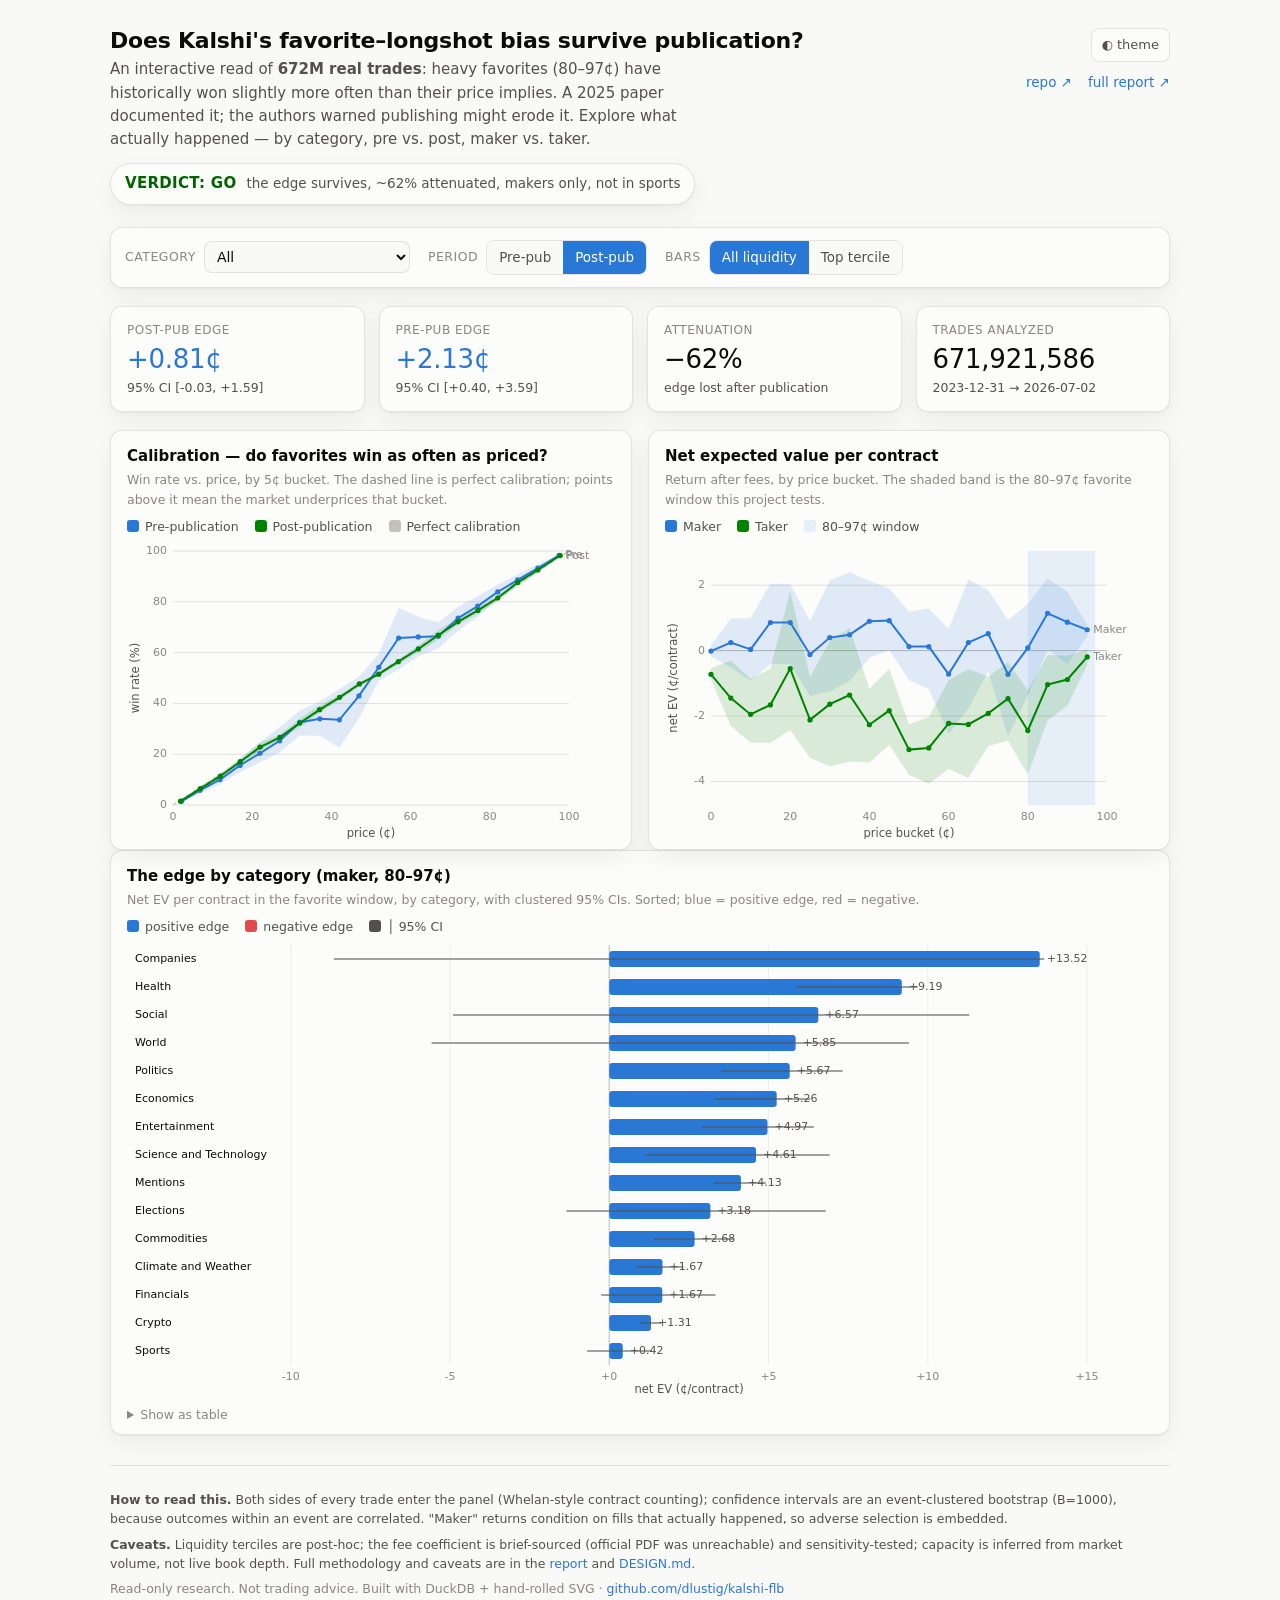
==== web/index.html @ b4205370 "feat: interactive dashboard + GitHub Pages deploy Self-contained hand-rolled-SVG dashboard exploring" ====
<!doctype html>
<html lang="en">
<head>
<meta charset="utf-8">
<meta name="viewport" content="width=device-width, initial-scale=1">
<title>Kalshi favorite–longshot bias — interactive results</title>
<meta name="description" content="Explore whether Kalshi's favorite–longshot bias survives publication, net of fees, across 672M trades — calibration, net returns, and the edge by category.">
<style>
  /* ---- dataviz reference palette, as roles (light default, dark overrides) ---- */
  :root {
    color-scheme: light;
    --plane:      #f9f9f7;
    --surface:    #fcfcfb;
    --ink:        #0b0b0b;
    --ink-2:      #52514e;
    --muted:      #898781;
    --grid:       #e1e0d9;
    --baseline:   #c3c2b7;
    --border:     rgba(11,11,11,0.10);
    --series-1:   #2a78d6;   /* pre / maker */
    --series-2:   #008300;   /* post / taker */
    --pos:        #2a78d6;   /* diverging: positive edge (cool) */
    --neg:        #e34948;   /* diverging: negative edge (warm) */
    --good:       #006300;
    --band:       rgba(42,120,214,0.10);
    --accent-soft:#eef4fc;
    --shadow:     0 1px 2px rgba(11,11,11,.04), 0 8px 24px rgba(11,11,11,.06);
  }
  :root[data-theme="dark"], :root:where(:not([data-theme="light"])) {
    /* media-query dark is applied below; this keeps the toggle authoritative */
  }
  @media (prefers-color-scheme: dark) {
    :root:where(:not([data-theme="light"])) {
      color-scheme: dark;
      --plane:#0d0d0d; --surface:#1a1a19; --ink:#fff; --ink-2:#c3c2b7;
      --muted:#898781; --grid:#2c2c2a; --baseline:#383835;
      --border:rgba(255,255,255,0.10);
      --series-1:#3987e5; --series-2:#008300; --pos:#3987e5; --neg:#e66767;
      --good:#0ca30c; --band:rgba(57,135,229,0.12);
      --accent-soft:#14243a; --shadow:0 1px 2px rgba(0,0,0,.3), 0 8px 24px rgba(0,0,0,.4);
    }
  }
  :root[data-theme="dark"] {
    color-scheme: dark;
    --plane:#0d0d0d; --surface:#1a1a19; --ink:#fff; --ink-2:#c3c2b7;
    --muted:#898781; --grid:#2c2c2a; --baseline:#383835;
    --border:rgba(255,255,255,0.10);
    --series-1:#3987e5; --series-2:#008300; --pos:#3987e5; --neg:#e66767;
    --good:#0ca30c; --band:rgba(57,135,229,0.12);
    --accent-soft:#14243a; --shadow:0 1px 2px rgba(0,0,0,.3), 0 8px 24px rgba(0,0,0,.4);
  }

  * { box-sizing: border-box; }
  html { -webkit-text-size-adjust: 100%; }
  :focus-visible { outline: 2px solid var(--series-1); outline-offset: 2px; border-radius: 6px; }
  @media (prefers-reduced-motion: reduce) { * { transition: none !important; } }
  body {
    margin: 0; background: var(--plane); color: var(--ink);
    font: 15px/1.55 system-ui, -apple-system, "Segoe UI", sans-serif;
  }
  a { color: var(--series-1); text-decoration: none; }
  a:hover { text-decoration: underline; }
  .wrap { max-width: 1100px; margin: 0 auto; padding: 28px 20px 64px; }

  /* header */
  header { display: flex; flex-wrap: wrap; gap: 16px 24px; align-items: flex-start;
           justify-content: space-between; margin-bottom: 6px; }
  h1 { font-size: 22px; line-height: 1.2; margin: 0 0 4px; letter-spacing: -0.01em; }
  .sub { color: var(--ink-2); max-width: 62ch; margin: 0; }
  .verdict { margin-top: 12px; display: inline-flex; align-items: baseline; gap: 10px;
             padding: 8px 14px; border: 1px solid var(--border); border-radius: 999px;
             background: var(--surface); box-shadow: var(--shadow); }
  .verdict b { color: var(--good); letter-spacing: .02em; }
  .verdict span { color: var(--ink-2); font-size: 13.5px; }
  .toplinks { font-size: 13.5px; color: var(--muted); display: flex; gap: 16px; }
  .btn { cursor: pointer; border: 1px solid var(--border); background: var(--surface);
         color: var(--ink-2); border-radius: 8px; padding: 6px 10px; font: inherit; font-size: 13px; }
  .btn:hover { color: var(--ink); }

  /* controls */
  .controls { display: flex; flex-wrap: wrap; gap: 14px 18px; align-items: center;
              margin: 22px 0 18px; padding: 12px 14px; border: 1px solid var(--border);
              border-radius: 12px; background: var(--surface); box-shadow: var(--shadow); }
  .ctl { display: flex; align-items: center; gap: 8px; }
  .ctl > label { font-size: 12.5px; color: var(--muted); text-transform: uppercase; letter-spacing: .04em; }
  select { font: inherit; font-size: 14px; color: var(--ink); background: var(--plane);
           border: 1px solid var(--border); border-radius: 8px; padding: 6px 8px; }
  .seg { display: inline-flex; border: 1px solid var(--border); border-radius: 8px; overflow: hidden; }
  .seg button { border: 0; background: var(--plane); color: var(--ink-2); font: inherit;
                font-size: 13.5px; padding: 6px 12px; cursor: pointer; }
  .seg button[aria-pressed="true"] { background: var(--series-1); color: #fff; }
  .spacer { flex: 1 1 auto; }

  /* kpi row */
  .kpis { display: grid; grid-template-columns: repeat(4, 1fr); gap: 14px; margin-bottom: 18px; }
  .kpi { border: 1px solid var(--border); border-radius: 12px; background: var(--surface);
         padding: 14px 16px; box-shadow: var(--shadow); }
  .kpi .k-label { font-size: 12px; color: var(--muted); text-transform: uppercase; letter-spacing: .04em; }
  .kpi .k-val { font-size: 26px; line-height: 1.1; margin-top: 6px; letter-spacing: -0.01em; }
  .kpi .k-sub { font-size: 12.5px; color: var(--ink-2); margin-top: 4px; }
  .pos { color: var(--pos); } .neg { color: var(--neg); }

  /* chart grid */
  .grid2 { display: grid; grid-template-columns: 1fr 1fr; gap: 16px; }
  .card { border: 1px solid var(--border); border-radius: 12px; background: var(--surface);
          padding: 14px 16px 10px; box-shadow: var(--shadow); min-width: 0; }
  .card.full { grid-column: 1 / -1; }
  .card h2 { font-size: 15px; margin: 0 0 2px; }
  .card .cap { font-size: 12.5px; color: var(--muted); margin: 0 0 8px; }
  .legend { display: flex; gap: 16px; flex-wrap: wrap; font-size: 12.5px; color: var(--ink-2); margin: 4px 0 2px; }
  .legend .sw { display: inline-block; width: 12px; height: 12px; border-radius: 3px; margin-right: 6px; vertical-align: -1px; }
  .chart-holder { position: relative; width: 100%; overflow-x: auto; }
  svg { display: block; width: 100%; height: auto; }
  svg text { fill: var(--muted); font: 11px system-ui, sans-serif; }
  .ax-title { fill: var(--ink-2); font-size: 11.5px; }
  .tick { stroke: var(--grid); stroke-width: 1; }
  .baseline { stroke: var(--baseline); stroke-width: 1; }
  .tabnum { font-variant-numeric: tabular-nums; }

  /* tooltip */
  .tip { position: absolute; pointer-events: none; opacity: 0; transform: translate(-50%, -108%);
         background: var(--ink); color: var(--surface); font-size: 12px; line-height: 1.35;
         padding: 6px 9px; border-radius: 7px; white-space: nowrap; z-index: 5; box-shadow: var(--shadow); }
  .tip b { color: var(--surface); }

  /* table view */
  details.tableview { margin-top: 10px; }
  details.tableview summary { cursor: pointer; font-size: 12.5px; color: var(--muted); }
  table { border-collapse: collapse; width: 100%; margin-top: 8px; font-size: 12.5px; }
  th, td { text-align: right; padding: 4px 8px; border-bottom: 1px solid var(--border); }
  th:first-child, td:first-child { text-align: left; }

  footer { margin-top: 30px; padding-top: 18px; border-top: 1px solid var(--border);
           font-size: 12.5px; color: var(--ink-2); }
  footer p { margin: 6px 0; }
  code { background: var(--accent-soft); padding: 1px 5px; border-radius: 5px; font-size: 12px; }

  @media (max-width: 760px) {
    .grid2 { grid-template-columns: 1fr; }
    .kpis { grid-template-columns: 1fr 1fr; }
  }
  .loading { padding: 40px; text-align: center; color: var(--muted); }
</style>
</head>
<body>
<div class="wrap">
  <header>
    <div>
      <h1>Does Kalshi's favorite–longshot bias survive publication?</h1>
      <p class="sub">An interactive read of <b>672M real trades</b>: heavy favorites
        (80–97¢) have historically won slightly more often than their price implies.
        A 2025 paper documented it; the authors warned publishing might erode it.
        Explore what actually happened — by category, pre vs. post, maker vs. taker.</p>
      <div class="verdict"><b>VERDICT: GO</b><span id="verdict-line">the edge survives, ~⅓ its former size, makers only, not in sports</span></div>
    </div>
    <div style="display:flex;flex-direction:column;gap:10px;align-items:flex-end">
      <button class="btn" id="theme" title="Toggle light/dark">◐ theme</button>
      <div class="toplinks">
        <a href="https://github.com/dlustig/kalshi-flb">repo ↗</a>
        <a href="https://github.com/dlustig/kalshi-flb/blob/main/analysis/out/report.md">full report ↗</a>
      </div>
    </div>
  </header>

  <div id="app" class="loading">Loading data…</div>
</div>

<script>
/* ============================================================================
   Kalshi FLB — interactive dashboard.  All rendering is hand-rolled SVG (no
   dependencies) so the page is self-contained: it runs as a static file, on
   GitHub Pages, or as a preview artifact. Data comes from an inlined
   `window.STATS` if present, otherwise from ./data/stats.json.
   ============================================================================ */
(async function () {
  const STATS = window.STATS || await (await fetch('./data/stats.json')).json();
  const app = document.getElementById('app');

  // ---- small helpers -------------------------------------------------------
  const css = (v) => getComputedStyle(document.documentElement).getPropertyValue(v).trim();
  const fmt = (x, d = 2) => (x == null || Number.isNaN(x)) ? '—' : x.toFixed(d);
  const signed = (x, d = 2) => (x == null) ? '—' : (x >= 0 ? '+' : '') + x.toFixed(d);
  const commas = (n) => n.toLocaleString('en-US');
  const el = (tag, attrs = {}, kids = []) => {
    const NS = 'http://www.w3.org/2000/svg';
    const svgTags = new Set(['svg','g','path','line','rect','circle','text','polyline','polygon']);
    const e = svgTags.has(tag) ? document.createElementNS(NS, tag) : document.createElement(tag);
    for (const [k, v] of Object.entries(attrs)) {
      if (k === 'text') e.textContent = v;
      else if (k === 'html') e.innerHTML = v;
      else if (v != null) e.setAttribute(k, v);
    }
    for (const c of [].concat(kids)) if (c) e.appendChild(c);
    return e;
  };

  // ---- state ---------------------------------------------------------------
  const state = {
    category: 'All',
    period: 'post',
    liquidity: 'all',   // 'all' | 'liquid' (top volume tercile)
  };

  // ---- layout scaffold -----------------------------------------------------
  app.className = '';
  app.innerHTML = '';

  const cats = ['All', ...STATS.meta.categories];
  const controls = el('div', { class: 'controls' });
  const catSel = el('select', { id: 'catSel', 'aria-label': 'Category' });
  cats.forEach(c => catSel.appendChild(el('option', { value: c, text: c })));
  const catCtl = el('div', { class: 'ctl' }, [el('label', { text: 'Category' }), catSel]);

  const perSeg = seg('Period', ['pre', 'post'], ['Pre-pub', 'Post-pub'], 'period');
  const liqSeg = seg('Bars', ['all', 'liquid'], ['All liquidity', 'Top tercile'], 'liquidity');

  controls.append(catCtl, perSeg.node, liqSeg.node);
  app.appendChild(controls);

  const kpis = el('div', { class: 'kpis' });
  app.appendChild(kpis);

  const grid = el('div', { class: 'grid2' });
  const calCard = card('Calibration — do favorites win as often as priced?',
    'Win rate vs. price, by 5¢ bucket. The dashed line is perfect calibration; points above it mean the market underprices that bucket.');
  const netCard = card('Net expected value per contract',
    'Return after fees, by price bucket. The shaded band is the 80–97¢ favorite window this project tests.');
  grid.append(calCard.node, netCard.node);
  app.appendChild(grid);

  const barCard = card('The edge by category (maker, 80–97¢)',
    'Net EV per contract in the favorite window, by category, with clustered 95% CIs. Sorted; blue = positive edge, red = negative.', true);
  app.appendChild(barCard.node);

  app.appendChild(footer());

  // ---- controls wiring -----------------------------------------------------
  catSel.value = state.category;
  catSel.addEventListener('change', () => { state.category = catSel.value; render(); });

  function seg(label, values, labels, key) {
    const node = el('div', { class: 'ctl' }, [el('label', { text: label })]);
    const box = el('div', { class: 'seg', role: 'group', 'aria-label': label });
    const btns = values.map((v, i) => {
      const b = el('button', { type: 'button', text: labels[i], 'aria-pressed': String(state[key] === v) });
      b.addEventListener('click', () => {
        state[key] = v;
        [...box.children].forEach((c, j) => c.setAttribute('aria-pressed', String(j === i)));
        render();
      });
      return b;
    });
    btns.forEach(b => box.appendChild(b));
    node.appendChild(box);
    return { node };
  }
  function card(title, cap, full) {
    const node = el('div', { class: 'card' + (full ? ' full' : '') });
    node.append(el('h2', { text: title }), el('p', { class: 'cap', text: cap }));
    const legend = el('div', { class: 'legend' });
    const holder = el('div', { class: 'chart-holder' });
    node.append(legend, holder);
    return { node, legend, holder };
  }

  // ---- KPI row -------------------------------------------------------------
  function renderKpis() {
    const k = STATS.kpi;
    kpis.innerHTML = '';
    const tiles = [
      ['Post-pub edge', signed(k.post.net_c) + '¢', `95% CI [${signed(k.post.ci_lo)}, ${signed(k.post.ci_hi)}]`, k.post.net_c >= 0 ? 'pos' : 'neg'],
      ['Pre-pub edge', signed(k.pre.net_c) + '¢', `95% CI [${signed(k.pre.ci_lo)}, ${signed(k.pre.ci_hi)}]`, k.pre.net_c >= 0 ? 'pos' : 'neg'],
      ['Attenuation', '−' + fmt(k.attenuation_pct, 0) + '%', 'edge lost after publication', ''],
      ['Trades analyzed', commas(STATS.meta.n_trades), `${STATS.meta.trade_span[0]} → ${STATS.meta.trade_span[1]}`, ''],
    ];
    for (const [lab, val, sub, cls] of tiles) {
      kpis.appendChild(el('div', { class: 'kpi' }, [
        el('div', { class: 'k-label', text: lab }),
        el('div', { class: 'k-val ' + cls + ' tabnum', text: val }),
        el('div', { class: 'k-sub', text: sub }),
      ]));
    }
  }

  // ============================ chart primitives ============================
  const PAD = { l: 46, r: 46, t: 12, b: 34 };
  function frame(holder, w, h) {
    holder.innerHTML = '';
    const svg = el('svg', { viewBox: `0 0 ${w} ${h}`, width: w, height: h, role: 'img' });
    holder.appendChild(svg);
    const tip = el('div', { class: 'tip' });
    holder.appendChild(tip);
    return { svg, tip };
  }
  const sx = (v, dom, w) => PAD.l + (v - dom[0]) / (dom[1] - dom[0]) * (w - PAD.l - PAD.r);
  const sy = (v, dom, h) => (h - PAD.b) - (v - dom[0]) / (dom[1] - dom[0]) * (h - PAD.t - PAD.b);

  function axes(svg, w, h, xdom, ydom, xlab, ylab, xticks, yticks) {
    // y gridlines + ticks
    yticks.forEach(t => {
      const y = sy(t, ydom, h);
      svg.appendChild(el('line', { class: 'tick', x1: PAD.l, y1: y, x2: w - PAD.r, y2: y }));
      svg.appendChild(el('text', { x: PAD.l - 6, y: y + 3, 'text-anchor': 'end', class: 'tabnum', text: t }));
    });
    xticks.forEach(t => {
      const x = sx(t, xdom, w);
      svg.appendChild(el('text', { x, y: h - PAD.b + 15, 'text-anchor': 'middle', class: 'tabnum', text: t }));
    });
    // zero baseline if in range
    if (ydom[0] < 0 && ydom[1] > 0) {
      const y0 = sy(0, ydom, h);
      svg.appendChild(el('line', { class: 'baseline', x1: PAD.l, y1: y0, x2: w - PAD.r, y2: y0 }));
    }
    svg.appendChild(el('text', { x: (PAD.l + w - PAD.r) / 2, y: h - 2, 'text-anchor': 'middle', class: 'ax-title', text: xlab }));
    svg.appendChild(el('text', { x: 12, y: (PAD.t + h - PAD.b) / 2, 'text-anchor': 'middle', class: 'ax-title',
      transform: `rotate(-90 12 ${(PAD.t + h - PAD.b) / 2})`, text: ylab }));
  }

  function pathFrom(pts, xdom, ydom, w, h) {
    return pts.map((p, i) => (i ? 'L' : 'M') + sx(p[0], xdom, w).toFixed(1) + ' ' + sy(p[1], ydom, h).toFixed(1)).join(' ');
  }
  function bandPath(pts, xdom, ydom, w, h) {
    const top = pts.map(p => sx(p[0], xdom, w).toFixed(1) + ' ' + sy(p[2], ydom, h).toFixed(1));
    const bot = pts.slice().reverse().map(p => sx(p[0], xdom, w).toFixed(1) + ' ' + sy(p[1], ydom, h).toFixed(1));
    return 'M' + top.join(' L') + ' L' + bot.join(' L') + ' Z';
  }

  // Multi-series line chart with optional CI bands + hover crosshair.
  function lineChart(holder, opts) {
    const w = Math.max(holder.clientWidth || 520, 320), h = opts.h || 300;
    const { svg, tip } = frame(holder, w, h);
    const { xdom, ydom, xlab, ylab, xticks, yticks, series, refLine } = opts;
    axes(svg, w, h, xdom, ydom, xlab, ylab, xticks, yticks);
    if (refLine) {
      svg.appendChild(el('path', { d: pathFrom(refLine, xdom, ydom, w, h),
        fill: 'none', stroke: css('--baseline'), 'stroke-width': 1.2, 'stroke-dasharray': '4 4' }));
    }
    if (opts.bandRect) { // highlighted x-range (80–97¢)
      const [a, b] = opts.bandRect;
      svg.appendChild(el('rect', { x: sx(a, xdom, w), y: PAD.t, width: sx(b, xdom, w) - sx(a, xdom, w),
        height: h - PAD.t - PAD.b, fill: css('--band') }));
    }
    series.forEach(s => {
      if (s.band) svg.appendChild(el('path', { d: bandPath(s.band, xdom, ydom, w, h), fill: s.color, opacity: 0.14 }));
    });
    series.forEach(s => {
      svg.appendChild(el('path', { d: pathFrom(s.pts, xdom, ydom, w, h), fill: 'none', stroke: s.color, 'stroke-width': 2 }));
      s.pts.forEach(p => svg.appendChild(el('circle', { cx: sx(p[0], xdom, w), cy: sy(p[1], ydom, h), r: 2.6, fill: s.color })));
      // direct end-label
      const last = s.pts[s.pts.length - 1];
      svg.appendChild(el('text', { x: sx(last[0], xdom, w) + 6, y: sy(last[1], ydom, h) + 3, fill: s.color, text: s.label, style: 'font-size:11px' }));
    });
    // hover crosshair keyed on the x of the first series
    const cross = el('line', { class: 'tick', y1: PAD.t, y2: h - PAD.b, opacity: 0 });
    svg.appendChild(cross);
    const xs = series[0].pts.map(p => p[0]);
    svg.addEventListener('mousemove', (ev) => {
      const rb = svg.getBoundingClientRect();
      const mx = (ev.clientX - rb.left) / rb.width * w;
      let bi = 0, bd = 1e9;
      xs.forEach((xv, i) => { const d = Math.abs(sx(xv, xdom, w) - mx); if (d < bd) { bd = d; bi = i; } });
      const xv = xs[bi];
      cross.setAttribute('x1', sx(xv, xdom, w)); cross.setAttribute('x2', sx(xv, xdom, w)); cross.setAttribute('opacity', 1);
      const rows = series.map(s => `<span style="color:${s.color}">■</span> ${s.label}: <b>${signed(s.pts[bi][1], opts.tipDigits ?? 2)}${opts.unit || ''}</b>`).join('<br>');
      tip.innerHTML = `${opts.xlabelFmt ? opts.xlabelFmt(xv) : xv}<br>${rows}`;
      tip.style.left = (sx(xv, xdom, w) / w * 100) + '%';
      tip.style.top = (sy(Math.max(...series.map(s => s.pts[bi][1])), ydom, h) / h * 100) + '%';
      tip.style.opacity = 1;
    });
    svg.addEventListener('mouseleave', () => { tip.style.opacity = 0; cross.setAttribute('opacity', 0); });
  }

  // Horizontal bar chart: one row per category, value on x, diverging color by
  // sign, clustered-CI whiskers, a reserved left gutter for category labels.
  function barChart(holder, rows) {
    const w = Math.max(holder.clientWidth || 900, 360), bh = 28;
    const LEFT = 150, R = 52, TOP = 6, BOT = 30;
    const h = TOP + BOT + rows.length * bh;
    const { svg, tip } = frame(holder, w, h);
    const vals = rows.flatMap(r => [r.net_c, r.ci_lo, r.ci_hi].filter(v => v != null));
    let lo = Math.min(0, ...vals), hi = Math.max(0, ...vals);
    const padv = (hi - lo) * 0.08 || 1; lo -= padv; hi += padv;
    const X = (v) => LEFT + (v - lo) / (hi - lo) * (w - LEFT - R);
    const x0 = X(0);
    niceTicks(lo, hi, 6).forEach(t => {
      const x = X(t);
      svg.appendChild(el('line', { class: 'tick', x1: x, y1: TOP, x2: x, y2: h - BOT, opacity: 0.5 }));
      svg.appendChild(el('text', { x, y: h - BOT + 15, 'text-anchor': 'middle', class: 'tabnum', text: signed(t, 0) }));
    });
    svg.appendChild(el('line', { class: 'baseline', x1: x0, y1: TOP, x2: x0, y2: h - BOT }));
    svg.appendChild(el('text', { x: (LEFT + w - R) / 2, y: h - 2, 'text-anchor': 'middle', class: 'ax-title', text: 'net EV (¢/contract)' }));
    rows.forEach((r, i) => {
      const yc = TOP + i * bh + bh / 2;
      const color = r.net_c >= 0 ? css('--pos') : css('--neg');
      const xv = X(r.net_c);
      svg.appendChild(el('rect', { x: Math.min(x0, xv), y: yc - 8, width: Math.max(1, Math.abs(xv - x0)), height: 16, rx: 3, fill: color }));
      if (r.ci_lo != null && r.ci_hi != null) {
        svg.appendChild(el('line', { x1: X(r.ci_lo), y1: yc, x2: X(r.ci_hi), y2: yc, stroke: css('--ink-2'), 'stroke-width': 1.5, opacity: 0.7 }));
      }
      svg.appendChild(el('text', { x: 8, y: yc + 3, style: 'fill:var(--ink)', text: r.label }));
      svg.appendChild(el('text', { x: xv + (r.net_c >= 0 ? 7 : -7), y: yc + 3, 'text-anchor': r.net_c >= 0 ? 'start' : 'end', class: 'tabnum', style: 'fill:var(--ink-2)', text: signed(r.net_c) }));
      const hit = el('rect', { x: 0, y: yc - bh / 2, width: w, height: bh, fill: 'transparent' });
      hit.addEventListener('mousemove', () => {
        tip.innerHTML = `<b>${r.label}</b><br>net EV <b>${signed(r.net_c)}¢</b> · 95% CI [${signed(r.ci_lo)}, ${signed(r.ci_hi)}]<br>${commas(r.n_events)} events`;
        tip.style.left = (xv / w * 100) + '%'; tip.style.top = (yc / h * 100) + '%'; tip.style.opacity = 1;
      });
      hit.addEventListener('mouseleave', () => tip.style.opacity = 0);
      svg.appendChild(hit);
    });
  }
  function niceTicks(lo, hi, n) {
    const span = hi - lo, step = Math.pow(10, Math.floor(Math.log10(span / n)));
    const err = (span / n) / step, mult = err >= 5 ? 10 : err >= 2 ? 5 : err >= 1 ? 2 : 1;
    const s = step * mult, start = Math.ceil(lo / s) * s, out = [];
    for (let v = start; v <= hi + 1e-9; v += s) out.push(Math.round(v * 1e6) / 1e6);
    return out;
  }

  // ============================ renderers ===================================
  function curve(period, role, cat) { return STATS.curves[`${period}|${role}|${cat}`]; }

  function renderCalibration() {
    calCard.holder.innerHTML = ''; calCard.legend.innerHTML = '';
    const cat = state.category;
    const mk = (period, color, label) => {
      const c = curve(period, 'all', cat); if (!c) return null;
      const pts = c.map(d => [d.price_c, d.win_pct]);
      const band = c.every(d => d.win_lo != null) ? c.map(d => [d.price_c, d.win_lo, d.win_hi]) : null;
      return { pts, band, color, label };
    };
    const series = [mk('pre', css('--series-1'), 'Pre'), mk('post', css('--series-2'), 'Post')].filter(Boolean);
    legendInto(calCard.legend, [['Pre-publication', css('--series-1')], ['Post-publication', css('--series-2')], ['Perfect calibration', css('--baseline')]]);
    lineChart(calCard.holder, {
      series, xdom: [0, 100], ydom: [0, 100], xlab: 'price (¢)', ylab: 'win rate (%)',
      xticks: [0, 20, 40, 60, 80, 100], yticks: [0, 20, 40, 60, 80, 100],
      refLine: [[0, 0], [100, 100]], unit: '%', tipDigits: 1,
      xlabelFmt: (v) => `${v}¢ bucket`,
    });
  }

  function renderNet() {
    netCard.holder.innerHTML = ''; netCard.legend.innerHTML = '';
    const cat = state.category, period = state.period;
    const mk = (role, color, label) => {
      const c = curve(period, role, cat); if (!c) return null;
      const pts = c.map(d => [d.bucket, d.net_c]);
      const band = c.every(d => d.net_lo != null) ? c.map(d => [d.bucket, d.net_lo, d.net_hi]) : null;
      return { pts, band, color, label };
    };
    const series = [mk('maker', css('--series-1'), 'Maker'), mk('taker', css('--series-2'), 'Taker')].filter(Boolean);
    if (!series.length) { netCard.holder.appendChild(el('p', { class: 'loading', text: 'No data for this slice.' })); return; }
    const all = series.flatMap(s => s.pts.map(p => p[1]).concat(s.band ? s.band.flatMap(b => [b[1], b[2]]) : []));
    let lo = Math.min(...all), hi = Math.max(...all); const pad = (hi - lo) * 0.1 || 1; lo -= pad; hi += pad;
    legendInto(netCard.legend, [['Maker', css('--series-1')], ['Taker', css('--series-2')], ['80–97¢ window', css('--band')]]);
    lineChart(netCard.holder, {
      series, xdom: [0, 100], ydom: [lo, hi], xlab: 'price bucket (¢)', ylab: 'net EV (¢/contract)',
      xticks: [0, 20, 40, 60, 80, 100], yticks: niceTicks(lo, hi, 5),
      bandRect: STATS.meta.maker_band_c, unit: '¢', tipDigits: 2, xlabelFmt: (v) => `${v}–${v + 4}¢`,
    });
  }

  function renderBars() {
    barCard.holder.innerHTML = ''; barCard.legend.innerHTML = '';
    const src = state.liquidity === 'liquid' ? STATS.by_category_liquid : STATS.by_category;
    const rows = (src[state.period] || []).filter(r => r.n_events >= 5)
      .slice().sort((a, b) => b.net_c - a.net_c);
    legendInto(barCard.legend, [['positive edge', css('--pos')], ['negative edge', css('--neg')], ['│ 95% CI', css('--ink-2')]]);
    barChart(barCard.holder, rows);
    // table view (accessibility)
    const det = el('details', { class: 'tableview' });
    det.appendChild(el('summary', { text: 'Show as table' }));
    const tbl = el('table');
    tbl.appendChild(el('tr', {}, [el('th', { text: 'Category' }), el('th', { text: 'net EV ¢' }), el('th', { text: 'CI low' }), el('th', { text: 'CI high' }), el('th', { text: 'events' })]));
    rows.forEach(r => tbl.appendChild(el('tr', {}, [
      el('td', { text: r.label }), el('td', { class: 'tabnum', text: signed(r.net_c) }),
      el('td', { class: 'tabnum', text: signed(r.ci_lo) }), el('td', { class: 'tabnum', text: signed(r.ci_hi) }),
      el('td', { class: 'tabnum', text: commas(r.n_events) }),
    ])));
    det.appendChild(tbl);
    barCard.holder.appendChild(det);
  }

  function legendInto(node, items) {
    node.innerHTML = '';
    items.forEach(([label, color]) => {
      node.appendChild(el('span', {}, [el('span', { class: 'sw', style: `background:${color}` }), document.createTextNode(label)]));
    });
  }

  function footer() {
    const f = el('footer');
    f.innerHTML = `
      <p><b>How to read this.</b> Both sides of every trade enter the panel (Whelan-style contract counting);
      confidence intervals are an event-clustered bootstrap (B=1000), because outcomes within an event are correlated.
      "Maker" returns condition on fills that actually happened, so adverse selection is embedded.</p>
      <p><b>Caveats.</b> Liquidity terciles are post-hoc; the fee coefficient is brief-sourced (official PDF was unreachable) and sensitivity-tested;
      capacity is inferred from market volume, not live book depth. Full methodology and caveats are in the
      <a href="https://github.com/dlustig/kalshi-flb/blob/main/analysis/out/report.md">report</a> and
      <a href="https://github.com/dlustig/kalshi-flb/blob/main/DESIGN.md">DESIGN.md</a>.</p>
      <p style="color:var(--muted)">Read-only research. Not trading advice. Built with DuckDB + hand-rolled SVG · <a href="https://github.com/dlustig/kalshi-flb">github.com/dlustig/kalshi-flb</a></p>`;
    return f;
  }

  // ---- master render + resize ---------------------------------------------
  function render() {
    document.getElementById('verdict-line').textContent =
      `the edge survives, ~${fmt(STATS.kpi.attenuation_pct, 0)}% attenuated, makers only, not in sports`;
    renderKpis(); renderCalibration(); renderNet(); renderBars();
  }
  render();
  let rt; window.addEventListener('resize', () => { clearTimeout(rt); rt = setTimeout(render, 150); });

  // theme toggle
  document.getElementById('theme').addEventListener('click', () => {
    const now = document.documentElement.getAttribute('data-theme');
    const next = now === 'dark' ? 'light' : now === 'light' ? 'dark'
      : (matchMedia('(prefers-color-scheme: dark)').matches ? 'light' : 'dark');
    document.documentElement.setAttribute('data-theme', next);
    render();
  });
})();
</script>
</body>
</html>
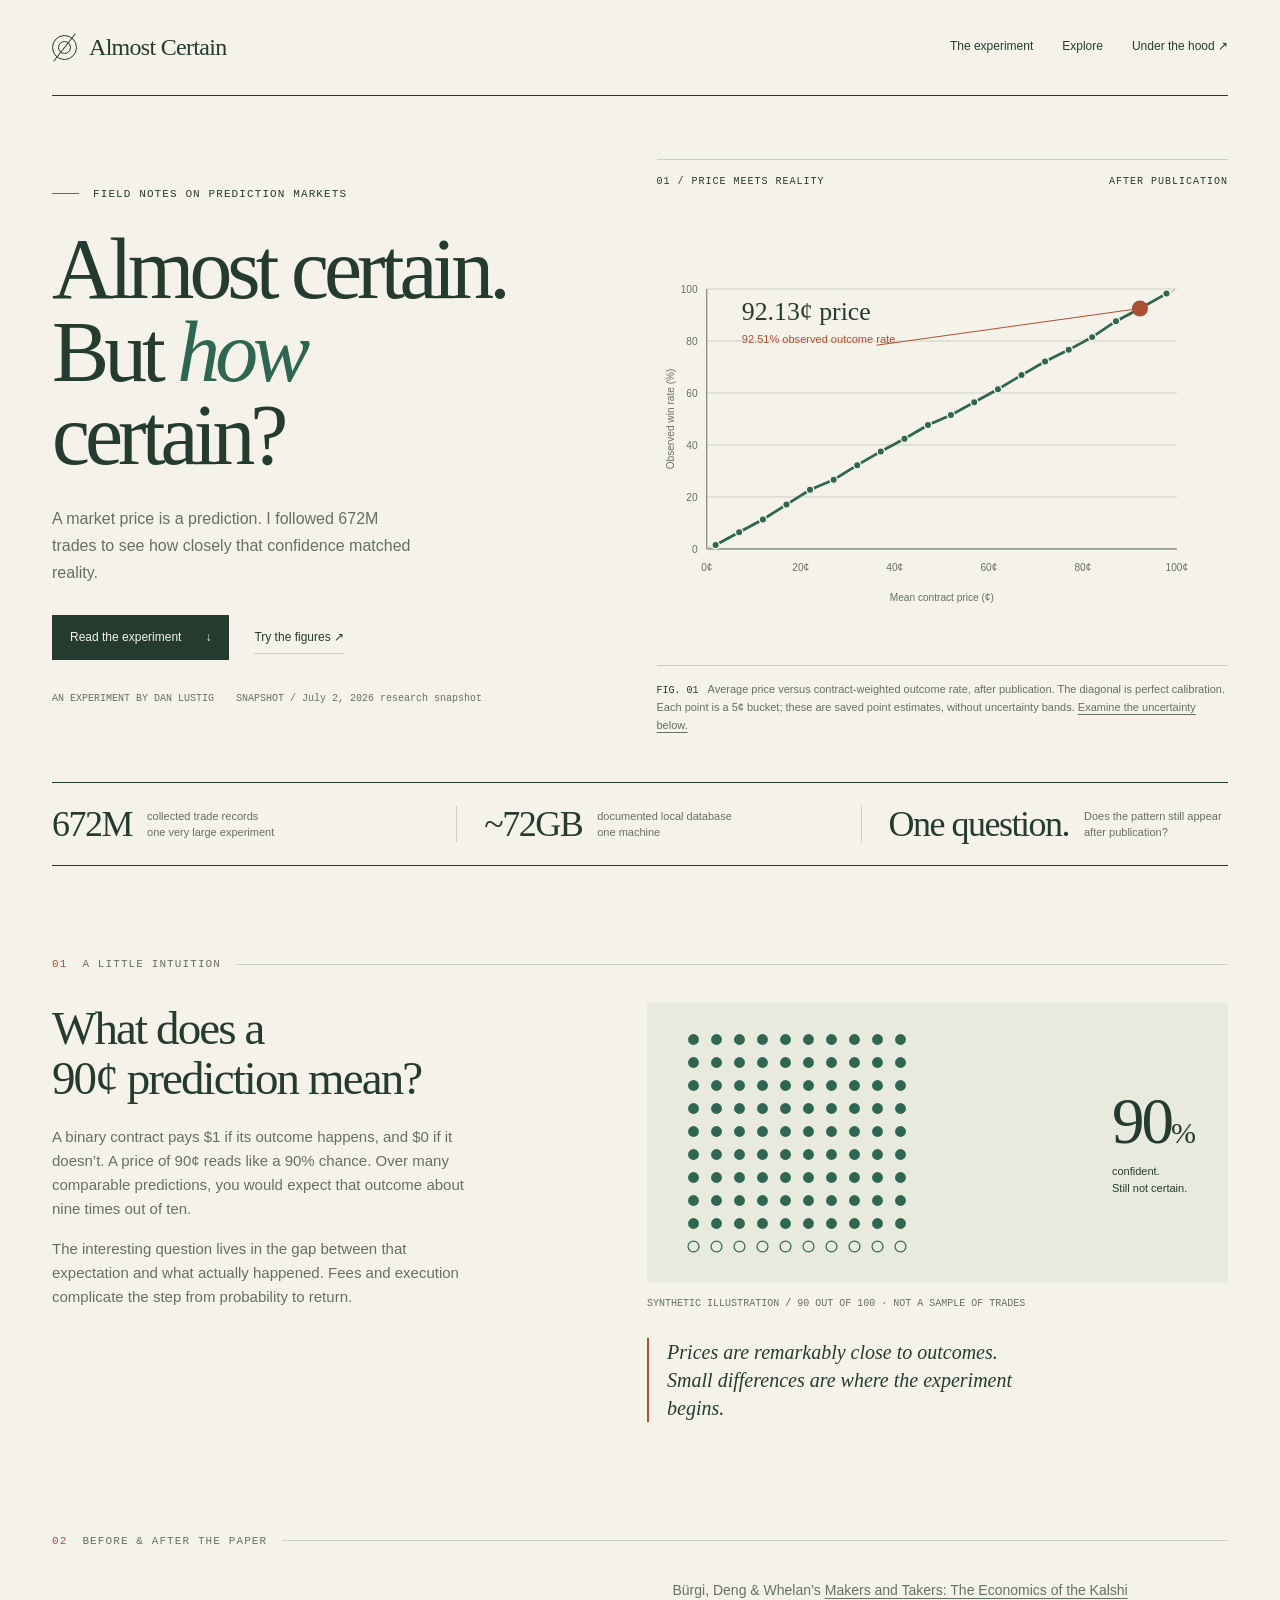
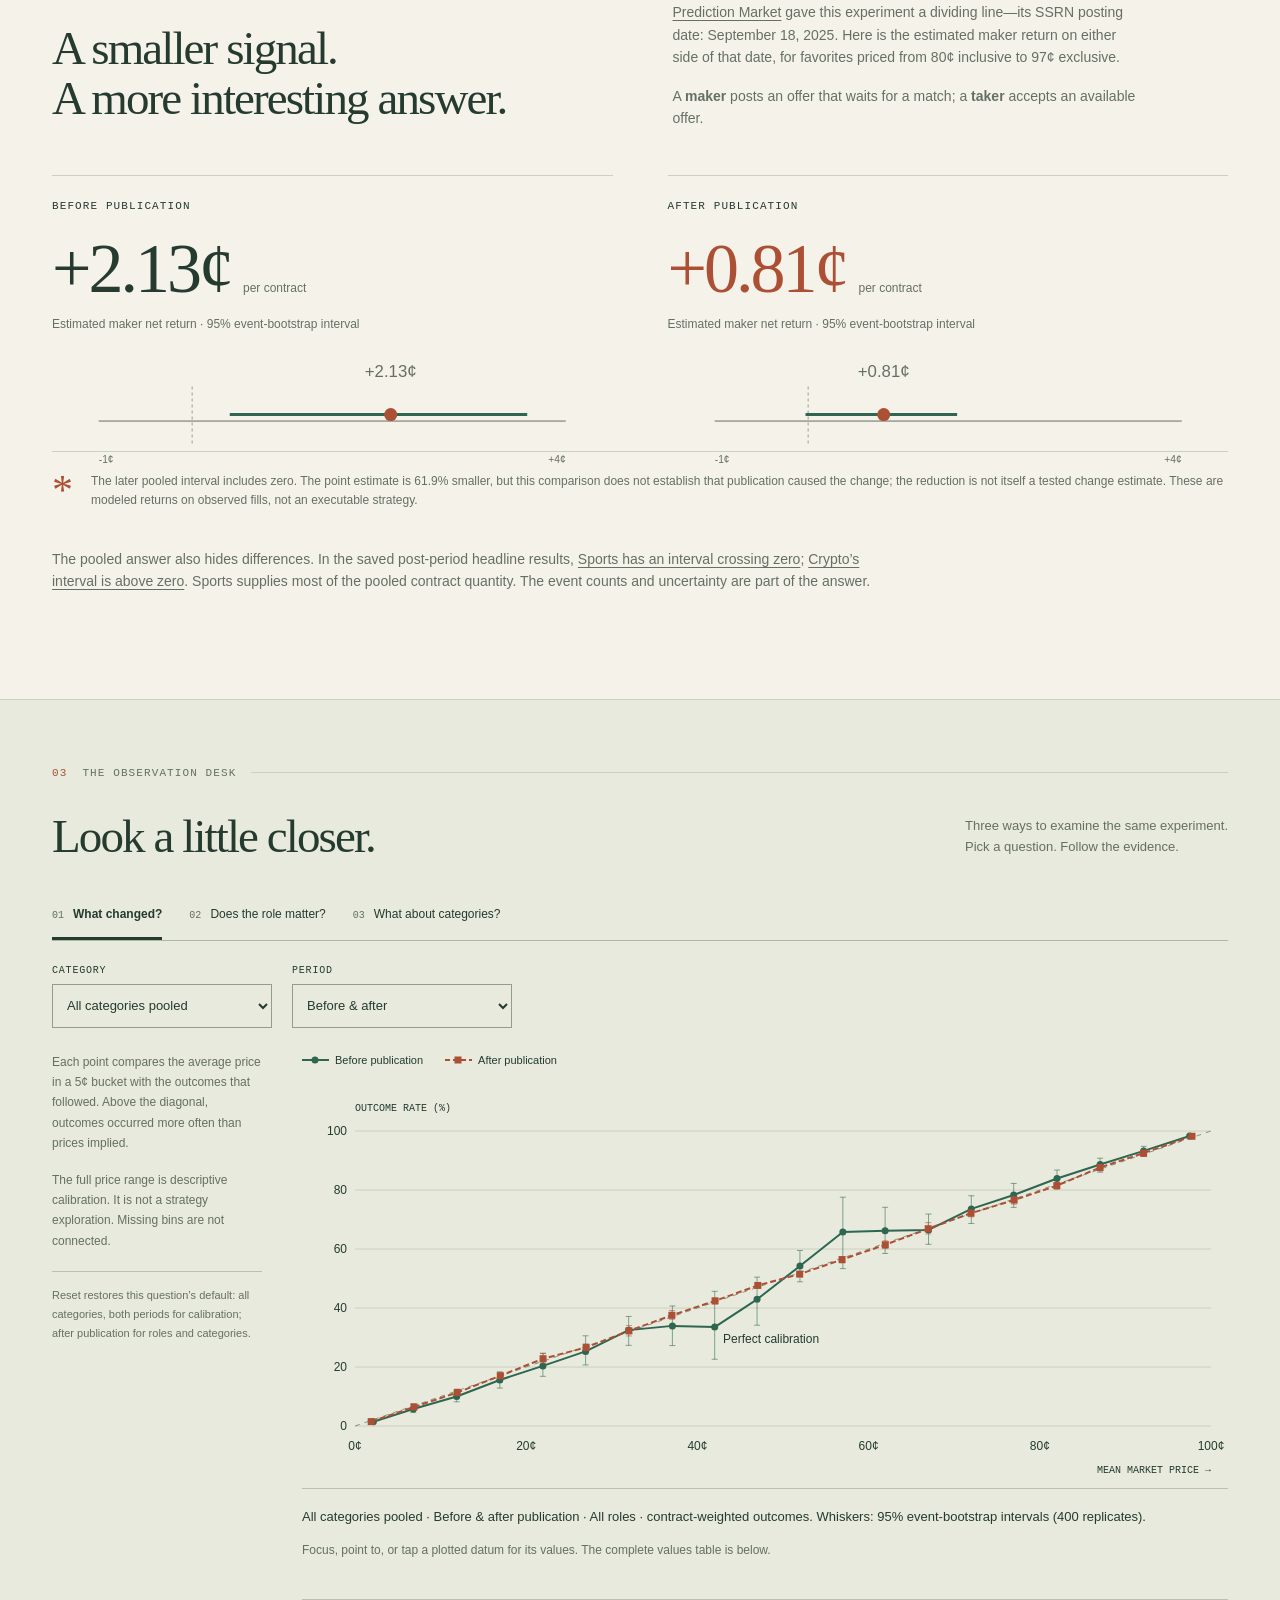
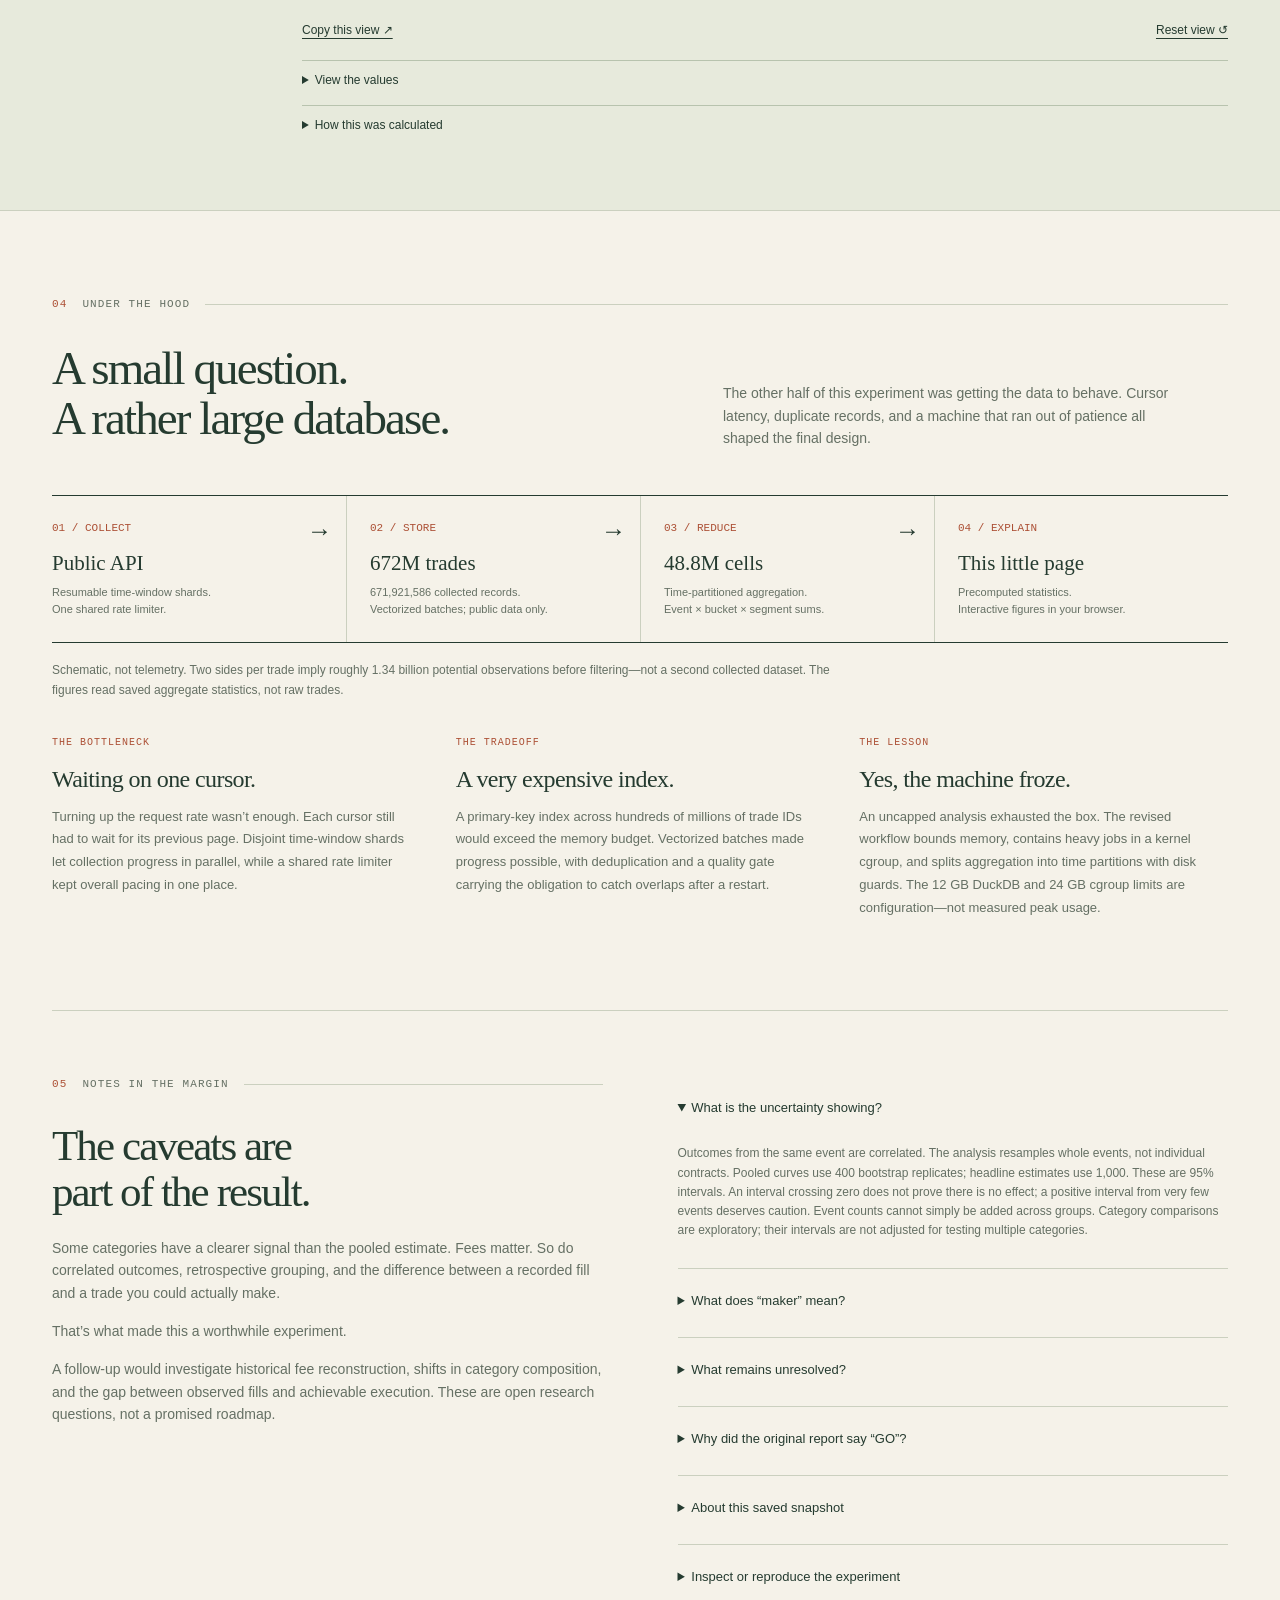
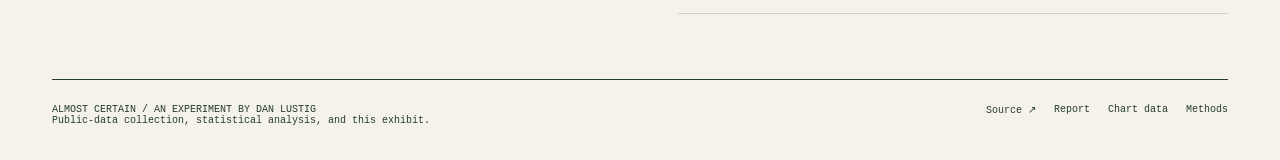
==== commit 74eb2ddb: "docs: link original prediction-market research paper {"fundingSource": "RD1190", "team": "CTO"}" ====
--- a/web/index.html
+++ b/web/index.html
@@ -1,524 +1,574 @@
 <!doctype html>
 <html lang="en">
-<head>
-<meta charset="utf-8">
-<meta name="viewport" content="width=device-width, initial-scale=1">
-<title>Kalshi favorite–longshot bias — interactive results</title>
-<meta name="description" content="Explore whether Kalshi's favorite–longshot bias survives publication, net of fees, across 672M trades — calibration, net returns, and the edge by category.">
-<style>
-  /* ---- dataviz reference palette, as roles (light default, dark overrides) ---- */
-  :root {
-    color-scheme: light;
-    --plane:      #f9f9f7;
-    --surface:    #fcfcfb;
-    --ink:        #0b0b0b;
-    --ink-2:      #52514e;
-    --muted:      #898781;
-    --grid:       #e1e0d9;
-    --baseline:   #c3c2b7;
-    --border:     rgba(11,11,11,0.10);
-    --series-1:   #2a78d6;   /* pre / maker */
-    --series-2:   #008300;   /* post / taker */
-    --pos:        #2a78d6;   /* diverging: positive edge (cool) */
-    --neg:        #e34948;   /* diverging: negative edge (warm) */
-    --good:       #006300;
-    --band:       rgba(42,120,214,0.10);
-    --accent-soft:#eef4fc;
-    --shadow:     0 1px 2px rgba(11,11,11,.04), 0 8px 24px rgba(11,11,11,.06);
-  }
-  :root[data-theme="dark"], :root:where(:not([data-theme="light"])) {
-    /* media-query dark is applied below; this keeps the toggle authoritative */
-  }
-  @media (prefers-color-scheme: dark) {
-    :root:where(:not([data-theme="light"])) {
-      color-scheme: dark;
-      --plane:#0d0d0d; --surface:#1a1a19; --ink:#fff; --ink-2:#c3c2b7;
-      --muted:#898781; --grid:#2c2c2a; --baseline:#383835;
-      --border:rgba(255,255,255,0.10);
-      --series-1:#3987e5; --series-2:#008300; --pos:#3987e5; --neg:#e66767;
-      --good:#0ca30c; --band:rgba(57,135,229,0.12);
-      --accent-soft:#14243a; --shadow:0 1px 2px rgba(0,0,0,.3), 0 8px 24px rgba(0,0,0,.4);
-    }
-  }
-  :root[data-theme="dark"] {
-    color-scheme: dark;
-    --plane:#0d0d0d; --surface:#1a1a19; --ink:#fff; --ink-2:#c3c2b7;
-    --muted:#898781; --grid:#2c2c2a; --baseline:#383835;
-    --border:rgba(255,255,255,0.10);
-    --series-1:#3987e5; --series-2:#008300; --pos:#3987e5; --neg:#e66767;
-    --good:#0ca30c; --band:rgba(57,135,229,0.12);
-    --accent-soft:#14243a; --shadow:0 1px 2px rgba(0,0,0,.3), 0 8px 24px rgba(0,0,0,.4);
-  }
-
-  * { box-sizing: border-box; }
-  html { -webkit-text-size-adjust: 100%; }
-  :focus-visible { outline: 2px solid var(--series-1); outline-offset: 2px; border-radius: 6px; }
-  @media (prefers-reduced-motion: reduce) { * { transition: none !important; } }
-  body {
-    margin: 0; background: var(--plane); color: var(--ink);
-    font: 15px/1.55 system-ui, -apple-system, "Segoe UI", sans-serif;
-  }
-  a { color: var(--series-1); text-decoration: none; }
-  a:hover { text-decoration: underline; }
-  .wrap { max-width: 1100px; margin: 0 auto; padding: 28px 20px 64px; }
-
-  /* header */
-  header { display: flex; flex-wrap: wrap; gap: 16px 24px; align-items: flex-start;
-           justify-content: space-between; margin-bottom: 6px; }
-  h1 { font-size: 22px; line-height: 1.2; margin: 0 0 4px; letter-spacing: -0.01em; }
-  .sub { color: var(--ink-2); max-width: 62ch; margin: 0; }
-  .verdict { margin-top: 12px; display: inline-flex; align-items: baseline; gap: 10px;
-             padding: 8px 14px; border: 1px solid var(--border); border-radius: 999px;
-             background: var(--surface); box-shadow: var(--shadow); }
-  .verdict b { color: var(--good); letter-spacing: .02em; }
-  .verdict span { color: var(--ink-2); font-size: 13.5px; }
-  .toplinks { font-size: 13.5px; color: var(--muted); display: flex; gap: 16px; }
-  .btn { cursor: pointer; border: 1px solid var(--border); background: var(--surface);
-         color: var(--ink-2); border-radius: 8px; padding: 6px 10px; font: inherit; font-size: 13px; }
-  .btn:hover { color: var(--ink); }
-
-  /* controls */
-  .controls { display: flex; flex-wrap: wrap; gap: 14px 18px; align-items: center;
-              margin: 22px 0 18px; padding: 12px 14px; border: 1px solid var(--border);
-              border-radius: 12px; background: var(--surface); box-shadow: var(--shadow); }
-  .ctl { display: flex; align-items: center; gap: 8px; }
-  .ctl > label { font-size: 12.5px; color: var(--muted); text-transform: uppercase; letter-spacing: .04em; }
-  select { font: inherit; font-size: 14px; color: var(--ink); background: var(--plane);
-           border: 1px solid var(--border); border-radius: 8px; padding: 6px 8px; }
-  .seg { display: inline-flex; border: 1px solid var(--border); border-radius: 8px; overflow: hidden; }
-  .seg button { border: 0; background: var(--plane); color: var(--ink-2); font: inherit;
-                font-size: 13.5px; padding: 6px 12px; cursor: pointer; }
-  .seg button[aria-pressed="true"] { background: var(--series-1); color: #fff; }
-  .spacer { flex: 1 1 auto; }
-
-  /* kpi row */
-  .kpis { display: grid; grid-template-columns: repeat(4, 1fr); gap: 14px; margin-bottom: 18px; }
-  .kpi { border: 1px solid var(--border); border-radius: 12px; background: var(--surface);
-         padding: 14px 16px; box-shadow: var(--shadow); }
-  .kpi .k-label { font-size: 12px; color: var(--muted); text-transform: uppercase; letter-spacing: .04em; }
-  .kpi .k-val { font-size: 26px; line-height: 1.1; margin-top: 6px; letter-spacing: -0.01em; }
-  .kpi .k-sub { font-size: 12.5px; color: var(--ink-2); margin-top: 4px; }
-  .pos { color: var(--pos); } .neg { color: var(--neg); }
-
-  /* chart grid */
-  .grid2 { display: grid; grid-template-columns: 1fr 1fr; gap: 16px; }
-  .card { border: 1px solid var(--border); border-radius: 12px; background: var(--surface);
-          padding: 14px 16px 10px; box-shadow: var(--shadow); min-width: 0; }
-  .card.full { grid-column: 1 / -1; }
-  .card h2 { font-size: 15px; margin: 0 0 2px; }
-  .card .cap { font-size: 12.5px; color: var(--muted); margin: 0 0 8px; }
-  .legend { display: flex; gap: 16px; flex-wrap: wrap; font-size: 12.5px; color: var(--ink-2); margin: 4px 0 2px; }
-  .legend .sw { display: inline-block; width: 12px; height: 12px; border-radius: 3px; margin-right: 6px; vertical-align: -1px; }
-  .chart-holder { position: relative; width: 100%; overflow-x: auto; }
-  svg { display: block; width: 100%; height: auto; }
-  svg text { fill: var(--muted); font: 11px system-ui, sans-serif; }
-  .ax-title { fill: var(--ink-2); font-size: 11.5px; }
-  .tick { stroke: var(--grid); stroke-width: 1; }
-  .baseline { stroke: var(--baseline); stroke-width: 1; }
-  .tabnum { font-variant-numeric: tabular-nums; }
-
-  /* tooltip */
-  .tip { position: absolute; pointer-events: none; opacity: 0; transform: translate(-50%, -108%);
-         background: var(--ink); color: var(--surface); font-size: 12px; line-height: 1.35;
-         padding: 6px 9px; border-radius: 7px; white-space: nowrap; z-index: 5; box-shadow: var(--shadow); }
-  .tip b { color: var(--surface); }
-
-  /* table view */
-  details.tableview { margin-top: 10px; }
-  details.tableview summary { cursor: pointer; font-size: 12.5px; color: var(--muted); }
-  table { border-collapse: collapse; width: 100%; margin-top: 8px; font-size: 12.5px; }
-  th, td { text-align: right; padding: 4px 8px; border-bottom: 1px solid var(--border); }
-  th:first-child, td:first-child { text-align: left; }
-
-  footer { margin-top: 30px; padding-top: 18px; border-top: 1px solid var(--border);
-           font-size: 12.5px; color: var(--ink-2); }
-  footer p { margin: 6px 0; }
-  code { background: var(--accent-soft); padding: 1px 5px; border-radius: 5px; font-size: 12px; }
-
-  @media (max-width: 760px) {
-    .grid2 { grid-template-columns: 1fr; }
-    .kpis { grid-template-columns: 1fr 1fr; }
-  }
-  .loading { padding: 40px; text-align: center; color: var(--muted); }
-</style>
-</head>
-<body>
-<div class="wrap">
-  <header>
-    <div>
-      <h1>Does Kalshi's favorite–longshot bias survive publication?</h1>
-      <p class="sub">An interactive read of <b>672M real trades</b>: heavy favorites
-        (80–97¢) have historically won slightly more often than their price implies.
-        A 2025 paper documented it; the authors warned publishing might erode it.
-        Explore what actually happened — by category, pre vs. post, maker vs. taker.</p>
-      <div class="verdict"><b>VERDICT: GO</b><span id="verdict-line">the edge survives, ~⅓ its former size, makers only, not in sports</span></div>
+  <head>
+    <meta charset="utf-8" />
+    <meta name="viewport" content="width=device-width, initial-scale=1" />
+    <meta
+      name="description"
+      content="Almost Certain: Dan Lustig’s prediction-market experiment in 672 million trades. An illustrated research snapshot with interactive evidence."
+    />
+    <meta name="theme-color" content="#f5f2e9" />
+    <link
+      rel="icon"
+      href="data:image/svg+xml,%3Csvg xmlns='http://www.w3.org/2000/svg' viewBox='0 0 32 32'%3E%3Ccircle cx='16' cy='16' r='13' fill='%23253b30'/%3E%3Cpath d='M8 24L24 8' stroke='%23f5f2e9' stroke-width='2'/%3E%3C/svg%3E"
+    />
+    <title>Almost Certain — a prediction-market experiment by Dan Lustig</title>
+    <link rel="stylesheet" href="./exhibit.css" />
+    <script type="module" src="./exhibit.mjs"></script>
+  </head>
+  <body>
+    <a class="skip-link" href="#main">Skip to the experiment</a>
+    <div class="wrap">
+      <header class="masthead">
+        <a class="brand" href="#main"
+          ><span class="mark" aria-hidden="true"></span>Almost Certain</a
+        >
+        <nav aria-label="Chapters">
+          <a href="#experiment">The experiment</a><a href="#explore">Explore</a
+          ><a href="#machinery">Under the hood ↗</a>
+        </nav>
+      </header>
     </div>
-    <div style="display:flex;flex-direction:column;gap:10px;align-items:flex-end">
-      <button class="btn" id="theme" title="Toggle light/dark">◐ theme</button>
-      <div class="toplinks">
-        <a href="https://github.com/dlustig/kalshi-flb">repo ↗</a>
-        <a href="https://github.com/dlustig/kalshi-flb/blob/main/analysis/out/report.md">full report ↗</a>
+    <main id="main">
+      <div class="wrap">
+        <section class="hero" aria-labelledby="title">
+          <div>
+            <div class="issue eyebrow">Field notes on prediction markets</div>
+            <h1 id="title">
+              Almost certain.<br />But <em>how</em><br />certain?
+            </h1>
+            <p class="lead">
+              A market price is a prediction. I followed 672M
+              trades to see how closely that confidence matched reality.
+            </p>
+            <div class="hero-actions">
+              <a class="primary" href="#experiment"
+                >Read the experiment <span aria-hidden="true">↓</span></a
+              ><a class="text-link" href="#explore">Try the figures ↗</a>
+            </div>
+            <div class="byline">
+              <span>AN EXPERIMENT BY DAN LUSTIG</span
+              ><span>SNAPSHOT / July 2, 2026 research snapshot</span>
+            </div>
+          </div>
+          <figure class="hero-figure">
+            <div class="figure-top">
+              <span class="mono">01 / Price meets reality</span
+              ><span class="mono">After publication</span>
+            </div>
+            <div class="static-plot hero-plot">
+              <span class="mobile-axis-title" aria-hidden="true"
+                >OUTCOME RATE (%)</span
+              >
+              <svg xmlns="http://www.w3.org/2000/svg" viewBox="0 0 620 400" role="img" aria-labelledby="hero-title hero-description"><title id="hero-title">Post-publication pooled calibration</title><desc id="hero-description">Post-publication pooled calibration by full five-cent price bucket. The highlighted 90–94 cent bucket has 92.13¢ mean price and 92.51% observed win rate.</desc><style>text{font-family:Arial,Helvetica,sans-serif;font-size:11px;fill:#253b30}line{vector-effect:non-scaling-stroke}.hero-grid{stroke:#cbd0bf;stroke-width:1}.hero-axis{stroke:#657064;stroke-width:1}.hero-reference{stroke:#a8b4a1;stroke-width:1;stroke-dasharray:5 5}.hero-line{stroke:#2e6652;stroke-width:3}.hero-point{fill:#2e6652;stroke:#f5f2e9;stroke-width:1.5}.hero-point--highlight{fill:#ac5035;stroke:#ac5035}.hero-callout-line{stroke:#ac5035;stroke-width:1}.hero-callout--price{font-family:Georgia,'Times New Roman',serif;font-size:24px}.hero-callout--outcome{fill:#ac5035;font-size:12px}</style><line class="hero-grid" x1="54" y1="326.0" x2="564" y2="326.0"/><text class="hero-tick" x="44" y="330.0" text-anchor="end">0</text><text class="hero-tick" x="54.0" y="350" text-anchor="middle">0¢</text><line class="hero-grid" x1="54" y1="269.6" x2="564" y2="269.6"/><text class="hero-tick" x="44" y="273.6" text-anchor="end">20</text><text class="hero-tick" x="156.0" y="350" text-anchor="middle">20¢</text><line class="hero-grid" x1="54" y1="213.2" x2="564" y2="213.2"/><text class="hero-tick" x="44" y="217.2" text-anchor="end">40</text><text class="hero-tick" x="258.0" y="350" text-anchor="middle">40¢</text><line class="hero-grid" x1="54" y1="156.8" x2="564" y2="156.8"/><text class="hero-tick" x="44" y="160.8" text-anchor="end">60</text><text class="hero-tick" x="360.0" y="350" text-anchor="middle">60¢</text><line class="hero-grid" x1="54" y1="100.4" x2="564" y2="100.4"/><text class="hero-tick" x="44" y="104.4" text-anchor="end">80</text><text class="hero-tick" x="462.0" y="350" text-anchor="middle">80¢</text><line class="hero-grid" x1="54" y1="44.0" x2="564" y2="44.0"/><text class="hero-tick" x="44" y="48.0" text-anchor="end">100</text><text class="hero-tick" x="564.0" y="350" text-anchor="middle">100¢</text><line class="hero-axis" x1="54" y1="326" x2="564" y2="326"/><line class="hero-axis" x1="54" y1="326" x2="54" y2="44"/><line class="hero-reference" x1="54" y1="326" x2="564" y2="44"/><text x="309" y="382" text-anchor="middle">Mean contract price (¢)</text><text x="18" y="185" text-anchor="middle" transform="rotate(-90 18 185)">Observed win rate (%)</text><polyline class="hero-line" fill="none" points="63.6,321.8 89.1,307.8 114.9,294.0 140.5,277.9 166.0,261.7 191.7,250.9 217.2,235.1 242.8,220.2 268.5,206.4 294.0,191.6 318.9,180.8 344.2,166.9 369.9,152.8 395.5,137.4 421.0,122.6 446.7,110.0 472.1,96.2 497.9,78.9 523.9,65.1 552.7,49.0"/><circle class="hero-point" data-bucket="0" cx="63.6" cy="321.8" r="4"/><circle class="hero-point" data-bucket="5" cx="89.1" cy="307.8" r="4"/><circle class="hero-point" data-bucket="10" cx="114.9" cy="294.0" r="4"/><circle class="hero-point" data-bucket="15" cx="140.5" cy="277.9" r="4"/><circle class="hero-point" data-bucket="20" cx="166.0" cy="261.7" r="4"/><circle class="hero-point" data-bucket="25" cx="191.7" cy="250.9" r="4"/><circle class="hero-point" data-bucket="30" cx="217.2" cy="235.1" r="4"/><circle class="hero-point" data-bucket="35" cx="242.8" cy="220.2" r="4"/><circle class="hero-point" data-bucket="40" cx="268.5" cy="206.4" r="4"/><circle class="hero-point" data-bucket="45" cx="294.0" cy="191.6" r="4"/><circle class="hero-point" data-bucket="50" cx="318.9" cy="180.8" r="4"/><circle class="hero-point" data-bucket="55" cx="344.2" cy="166.9" r="4"/><circle class="hero-point" data-bucket="60" cx="369.9" cy="152.8" r="4"/><circle class="hero-point" data-bucket="65" cx="395.5" cy="137.4" r="4"/><circle class="hero-point" data-bucket="70" cx="421.0" cy="122.6" r="4"/><circle class="hero-point" data-bucket="75" cx="446.7" cy="110.0" r="4"/><circle class="hero-point" data-bucket="80" cx="472.1" cy="96.2" r="4"/><circle class="hero-point" data-bucket="85" cx="497.9" cy="78.9" r="4"/><circle class="hero-point hero-point--highlight" data-bucket="90" cx="523.9" cy="65.1" r="8"/><circle class="hero-point" data-bucket="95" cx="552.7" cy="49.0" r="4"/><line class="hero-callout-line" x1="523.9" y1="65.1" x2="238" y2="105"/><text class="hero-callout hero-callout--price" x="92" y="78">92.13¢ price</text><text class="hero-callout hero-callout--outcome" x="92" y="103">92.51% observed outcome rate</text></svg>
+            </div>
+            <figcaption class="figcaption">
+              <b>FIG. 01</b>Average price versus contract-weighted outcome rate,
+              after publication. The diagonal is perfect calibration. Each point
+              is a 5¢ bucket; these are saved point estimates, without
+              uncertainty bands.
+              <a href="#explore">Examine the uncertainty below.</a>
+            </figcaption>
+          </figure>
+        </section>
+        <div class="fact-strip">
+          <div class="fact">
+            <strong>672M</strong
+            ><span>collected trade records<br />one very large experiment</span>
+          </div>
+          <div class="fact">
+            <strong>~72GB</strong
+            ><span>documented local database<br />one machine</span>
+          </div>
+          <div class="fact">
+            <strong>One question.</strong
+            ><span>Does the pattern still appear<br />after publication?</span>
+          </div>
+        </div>
+        <section id="experiment" aria-labelledby="intuition-title">
+          <div class="chapter-label eyebrow"><b>01</b> A little intuition</div>
+          <div class="intro">
+            <div>
+              <h2 id="intuition-title">
+                What does a<br />90¢ prediction mean?
+              </h2>
+              <p class="body-copy">
+                A binary contract pays $1 if its outcome happens, and $0 if it
+                doesn’t. A price of 90¢ reads like a 90% chance. Over many
+                comparable predictions, you would expect that outcome about nine
+                times out of ten.
+              </p>
+              <p class="body-copy">
+                The interesting question lives in the gap between that
+                expectation and what actually happened. Fees and execution
+                complicate the step from probability to return.
+              </p>
+            </div>
+            <div>
+              <div class="probability">
+                <svg
+                  class="probability-dots"
+                  viewBox="0 0 190 190"
+                  role="img"
+                  aria-label="Synthetic illustration: 90 filled marks and 10 outlined marks"
+                >
+                  <defs>
+                    <pattern
+                      id="filled"
+                      width="19"
+                      height="19"
+                      patternUnits="userSpaceOnUse"
+                    >
+                      <circle cx="9.5" cy="9.5" r="4.5" fill="#2e6652" />
+                    </pattern>
+                    <pattern
+                      id="outlined"
+                      width="19"
+                      height="19"
+                      patternUnits="userSpaceOnUse"
+                    >
+                      <circle
+                        cx="9.5"
+                        cy="9.5"
+                        r="4.5"
+                        fill="none"
+                        stroke="#2e6652"
+                      />
+                    </pattern>
+                  </defs>
+                  <rect width="190" height="171" fill="url(#filled)" />
+                  <rect y="171" width="190" height="19" fill="url(#outlined)" />
+                </svg>
+                <div class="prob-number">
+                  90<span>%</span
+                  ><small>confident.<br />Still not certain.</small>
+                </div>
+              </div>
+              <p class="prob-note">
+                SYNTHETIC ILLUSTRATION / 90 OUT OF 100 · NOT A SAMPLE OF TRADES
+              </p>
+              <p class="sidenote">
+                Prices are remarkably close to outcomes. Small differences are
+                where the experiment begins.
+              </p>
+            </div>
+          </div>
+        </section>
+        <section class="before-after" aria-labelledby="comparison-title">
+          <div class="chapter-label eyebrow">
+            <b>02</b> Before & after the paper
+          </div>
+          <div class="section-intro">
+            <h2 id="comparison-title">
+              A smaller signal.<br />A more interesting answer.
+            </h2>
+            <div>
+              <p>
+                Bürgi, Deng &amp; Whelan’s
+                <a href="https://doi.org/10.2139/ssrn.5502658">Makers and Takers:
+                The Economics of the Kalshi Prediction Market</a>
+                gave this experiment a dividing line—its SSRN posting date:
+                <time datetime="2025-09-18">September 18, 2025</time>.
+                Here is the estimated maker return on either side of that date,
+                for favorites priced from 80¢ inclusive to 97¢ exclusive.
+              </p>
+              <p>
+                A <strong>maker</strong> posts an offer that waits for a match;
+                a <strong>taker</strong> accepts an available offer.
+              </p>
+            </div>
+          </div>
+          <div class="comparison">
+            <article class="period-card">
+              <div class="eyebrow">Before publication</div>
+              <div class="value">+2.13¢<span>per contract</span></div>
+              <p>Estimated maker net return · 95% event-bootstrap interval</p>
+              <div class="interval static-plot"><svg xmlns="http://www.w3.org/2000/svg" viewBox="0 0 600 140" role="img" aria-labelledby="pre-interval-title pre-interval-description"><title id="pre-interval-title">Pre-publication maker net interval</title><desc id="pre-interval-description">Pre maker net estimate +2.13 cents, 95 percent interval +0.40 to +3.59, on a shared -1 to 4 cent scale.</desc><style>text{font-family:Arial,Helvetica,sans-serif;font-size:11px;fill:#253b30}line{vector-effect:non-scaling-stroke}.interval-axis{stroke:#657064;stroke-width:1}.interval-zero{stroke:#98a38e;stroke-width:1;stroke-dasharray:3 3}.interval-ci{stroke:#2e6652;stroke-width:3}.interval-estimate{fill:#ac5035}.interval-value{font-family:Georgia,'Times New Roman',serif;font-size:18px}.interval-unavailable{fill:#657064;font-style:italic}</style><line class="interval-axis" x1="50" y1="75" x2="550" y2="75"/><line class="interval-zero" x1="150.0" y1="38" x2="150.0" y2="100"/><text x="50" y="120">-1¢</text><text x="550" y="120" text-anchor="end">+4¢</text><line class="interval-ci" x1="190.3" y1="68" x2="508.7" y2="68"/><circle class="interval-estimate" cx="362.6" cy="68" r="7"/><text class="interval-value" x="362.6" y="28" text-anchor="middle">+2.13¢</text></svg></div>
+            </article>
+            <article class="period-card post">
+              <div class="eyebrow">After publication</div>
+              <div class="value">+0.81¢<span>per contract</span></div>
+              <p>Estimated maker net return · 95% event-bootstrap interval</p>
+              <div class="interval static-plot"><svg xmlns="http://www.w3.org/2000/svg" viewBox="0 0 600 140" role="img" aria-labelledby="post-interval-title post-interval-description"><title id="post-interval-title">Post-publication maker net interval</title><desc id="post-interval-description">Post maker net estimate +0.81 cents, 95 percent interval -0.03 to +1.59, on a shared -1 to 4 cent scale.</desc><style>text{font-family:Arial,Helvetica,sans-serif;font-size:11px;fill:#253b30}line{vector-effect:non-scaling-stroke}.interval-axis{stroke:#657064;stroke-width:1}.interval-zero{stroke:#98a38e;stroke-width:1;stroke-dasharray:3 3}.interval-ci{stroke:#2e6652;stroke-width:3}.interval-estimate{fill:#ac5035}.interval-value{font-family:Georgia,'Times New Roman',serif;font-size:18px}.interval-unavailable{fill:#657064;font-style:italic}</style><line class="interval-axis" x1="50" y1="75" x2="550" y2="75"/><line class="interval-zero" x1="150.0" y1="38" x2="150.0" y2="100"/><text x="50" y="120">-1¢</text><text x="550" y="120" text-anchor="end">+4¢</text><line class="interval-ci" x1="147.2" y1="68" x2="309.5" y2="68"/><circle class="interval-estimate" cx="230.9" cy="68" r="7"/><text class="interval-value" x="230.9" y="28" text-anchor="middle">+0.81¢</text></svg></div>
+            </article>
+          </div>
+          <div class="conclusion-line">
+            <span class="asterisk" aria-hidden="true">*</span>
+            <p>
+              The later pooled interval includes zero. The point estimate is
+              61.9% smaller, but this comparison does not establish
+              that publication caused the change; the reduction is not itself a
+              tested change estimate. These are modeled returns on observed
+              fills, not an executable strategy.
+            </p>
+          </div>
+          <p class="category-story">
+            The pooled answer also hides differences. In the saved post-period
+            headline results,
+            <a href="#mode=categories&amp;category=Sports&amp;period=post"
+              >Sports has an interval crossing zero</a
+            >;
+            <a href="#mode=categories&amp;category=Crypto&amp;period=post"
+              >Crypto’s interval is above zero</a
+            >. Sports supplies most of the pooled contract quantity. The event
+            counts and uncertainty are part of the answer.
+          </p>
+        </section>
       </div>
-    </div>
-  </header>
-
-  <div id="app" class="loading">Loading data…</div>
-</div>
-
-<script>
-/* ============================================================================
-   Kalshi FLB — interactive dashboard.  All rendering is hand-rolled SVG (no
-   dependencies) so the page is self-contained: it runs as a static file, on
-   GitHub Pages, or as a preview artifact. Data comes from an inlined
-   `window.STATS` if present, otherwise from ./data/stats.json.
-   ============================================================================ */
-(async function () {
-  const STATS = window.STATS || await (await fetch('./data/stats.json')).json();
-  const app = document.getElementById('app');
-
-  // ---- small helpers -------------------------------------------------------
-  const css = (v) => getComputedStyle(document.documentElement).getPropertyValue(v).trim();
-  const fmt = (x, d = 2) => (x == null || Number.isNaN(x)) ? '—' : x.toFixed(d);
-  const signed = (x, d = 2) => (x == null) ? '—' : (x >= 0 ? '+' : '') + x.toFixed(d);
-  const commas = (n) => n.toLocaleString('en-US');
-  const el = (tag, attrs = {}, kids = []) => {
-    const NS = 'http://www.w3.org/2000/svg';
-    const svgTags = new Set(['svg','g','path','line','rect','circle','text','polyline','polygon']);
-    const e = svgTags.has(tag) ? document.createElementNS(NS, tag) : document.createElement(tag);
-    for (const [k, v] of Object.entries(attrs)) {
-      if (k === 'text') e.textContent = v;
-      else if (k === 'html') e.innerHTML = v;
-      else if (v != null) e.setAttribute(k, v);
-    }
-    for (const c of [].concat(kids)) if (c) e.appendChild(c);
-    return e;
-  };
-
-  // ---- state ---------------------------------------------------------------
-  const state = {
-    category: 'All',
-    period: 'post',
-    liquidity: 'all',   // 'all' | 'liquid' (top volume tercile)
-  };
-
-  // ---- layout scaffold -----------------------------------------------------
-  app.className = '';
-  app.innerHTML = '';
-
-  const cats = ['All', ...STATS.meta.categories];
-  const controls = el('div', { class: 'controls' });
-  const catSel = el('select', { id: 'catSel', 'aria-label': 'Category' });
-  cats.forEach(c => catSel.appendChild(el('option', { value: c, text: c })));
-  const catCtl = el('div', { class: 'ctl' }, [el('label', { text: 'Category' }), catSel]);
-
-  const perSeg = seg('Period', ['pre', 'post'], ['Pre-pub', 'Post-pub'], 'period');
-  const liqSeg = seg('Bars', ['all', 'liquid'], ['All liquidity', 'Top tercile'], 'liquidity');
-
-  controls.append(catCtl, perSeg.node, liqSeg.node);
-  app.appendChild(controls);
-
-  const kpis = el('div', { class: 'kpis' });
-  app.appendChild(kpis);
-
-  const grid = el('div', { class: 'grid2' });
-  const calCard = card('Calibration — do favorites win as often as priced?',
-    'Win rate vs. price, by 5¢ bucket. The dashed line is perfect calibration; points above it mean the market underprices that bucket.');
-  const netCard = card('Net expected value per contract',
-    'Return after fees, by price bucket. The shaded band is the 80–97¢ favorite window this project tests.');
-  grid.append(calCard.node, netCard.node);
-  app.appendChild(grid);
-
-  const barCard = card('The edge by category (maker, 80–97¢)',
-    'Net EV per contract in the favorite window, by category, with clustered 95% CIs. Sorted; blue = positive edge, red = negative.', true);
-  app.appendChild(barCard.node);
-
-  app.appendChild(footer());
-
-  // ---- controls wiring -----------------------------------------------------
-  catSel.value = state.category;
-  catSel.addEventListener('change', () => { state.category = catSel.value; render(); });
-
-  function seg(label, values, labels, key) {
-    const node = el('div', { class: 'ctl' }, [el('label', { text: label })]);
-    const box = el('div', { class: 'seg', role: 'group', 'aria-label': label });
-    const btns = values.map((v, i) => {
-      const b = el('button', { type: 'button', text: labels[i], 'aria-pressed': String(state[key] === v) });
-      b.addEventListener('click', () => {
-        state[key] = v;
-        [...box.children].forEach((c, j) => c.setAttribute('aria-pressed', String(j === i)));
-        render();
-      });
-      return b;
-    });
-    btns.forEach(b => box.appendChild(b));
-    node.appendChild(box);
-    return { node };
-  }
-  function card(title, cap, full) {
-    const node = el('div', { class: 'card' + (full ? ' full' : '') });
-    node.append(el('h2', { text: title }), el('p', { class: 'cap', text: cap }));
-    const legend = el('div', { class: 'legend' });
-    const holder = el('div', { class: 'chart-holder' });
-    node.append(legend, holder);
-    return { node, legend, holder };
-  }
-
-  // ---- KPI row -------------------------------------------------------------
-  function renderKpis() {
-    const k = STATS.kpi;
-    kpis.innerHTML = '';
-    const tiles = [
-      ['Post-pub edge', signed(k.post.net_c) + '¢', `95% CI [${signed(k.post.ci_lo)}, ${signed(k.post.ci_hi)}]`, k.post.net_c >= 0 ? 'pos' : 'neg'],
-      ['Pre-pub edge', signed(k.pre.net_c) + '¢', `95% CI [${signed(k.pre.ci_lo)}, ${signed(k.pre.ci_hi)}]`, k.pre.net_c >= 0 ? 'pos' : 'neg'],
-      ['Attenuation', '−' + fmt(k.attenuation_pct, 0) + '%', 'edge lost after publication', ''],
-      ['Trades analyzed', commas(STATS.meta.n_trades), `${STATS.meta.trade_span[0]} → ${STATS.meta.trade_span[1]}`, ''],
-    ];
-    for (const [lab, val, sub, cls] of tiles) {
-      kpis.appendChild(el('div', { class: 'kpi' }, [
-        el('div', { class: 'k-label', text: lab }),
-        el('div', { class: 'k-val ' + cls + ' tabnum', text: val }),
-        el('div', { class: 'k-sub', text: sub }),
-      ]));
-    }
-  }
-
-  // ============================ chart primitives ============================
-  const PAD = { l: 46, r: 46, t: 12, b: 34 };
-  function frame(holder, w, h) {
-    holder.innerHTML = '';
-    const svg = el('svg', { viewBox: `0 0 ${w} ${h}`, width: w, height: h, role: 'img' });
-    holder.appendChild(svg);
-    const tip = el('div', { class: 'tip' });
-    holder.appendChild(tip);
-    return { svg, tip };
-  }
-  const sx = (v, dom, w) => PAD.l + (v - dom[0]) / (dom[1] - dom[0]) * (w - PAD.l - PAD.r);
-  const sy = (v, dom, h) => (h - PAD.b) - (v - dom[0]) / (dom[1] - dom[0]) * (h - PAD.t - PAD.b);
-
-  function axes(svg, w, h, xdom, ydom, xlab, ylab, xticks, yticks) {
-    // y gridlines + ticks
-    yticks.forEach(t => {
-      const y = sy(t, ydom, h);
-      svg.appendChild(el('line', { class: 'tick', x1: PAD.l, y1: y, x2: w - PAD.r, y2: y }));
-      svg.appendChild(el('text', { x: PAD.l - 6, y: y + 3, 'text-anchor': 'end', class: 'tabnum', text: t }));
-    });
-    xticks.forEach(t => {
-      const x = sx(t, xdom, w);
-      svg.appendChild(el('text', { x, y: h - PAD.b + 15, 'text-anchor': 'middle', class: 'tabnum', text: t }));
-    });
-    // zero baseline if in range
-    if (ydom[0] < 0 && ydom[1] > 0) {
-      const y0 = sy(0, ydom, h);
-      svg.appendChild(el('line', { class: 'baseline', x1: PAD.l, y1: y0, x2: w - PAD.r, y2: y0 }));
-    }
-    svg.appendChild(el('text', { x: (PAD.l + w - PAD.r) / 2, y: h - 2, 'text-anchor': 'middle', class: 'ax-title', text: xlab }));
-    svg.appendChild(el('text', { x: 12, y: (PAD.t + h - PAD.b) / 2, 'text-anchor': 'middle', class: 'ax-title',
-      transform: `rotate(-90 12 ${(PAD.t + h - PAD.b) / 2})`, text: ylab }));
-  }
-
-  function pathFrom(pts, xdom, ydom, w, h) {
-    return pts.map((p, i) => (i ? 'L' : 'M') + sx(p[0], xdom, w).toFixed(1) + ' ' + sy(p[1], ydom, h).toFixed(1)).join(' ');
-  }
-  function bandPath(pts, xdom, ydom, w, h) {
-    const top = pts.map(p => sx(p[0], xdom, w).toFixed(1) + ' ' + sy(p[2], ydom, h).toFixed(1));
-    const bot = pts.slice().reverse().map(p => sx(p[0], xdom, w).toFixed(1) + ' ' + sy(p[1], ydom, h).toFixed(1));
-    return 'M' + top.join(' L') + ' L' + bot.join(' L') + ' Z';
-  }
-
-  // Multi-series line chart with optional CI bands + hover crosshair.
-  function lineChart(holder, opts) {
-    const w = Math.max(holder.clientWidth || 520, 320), h = opts.h || 300;
-    const { svg, tip } = frame(holder, w, h);
-    const { xdom, ydom, xlab, ylab, xticks, yticks, series, refLine } = opts;
-    axes(svg, w, h, xdom, ydom, xlab, ylab, xticks, yticks);
-    if (refLine) {
-      svg.appendChild(el('path', { d: pathFrom(refLine, xdom, ydom, w, h),
-        fill: 'none', stroke: css('--baseline'), 'stroke-width': 1.2, 'stroke-dasharray': '4 4' }));
-    }
-    if (opts.bandRect) { // highlighted x-range (80–97¢)
-      const [a, b] = opts.bandRect;
-      svg.appendChild(el('rect', { x: sx(a, xdom, w), y: PAD.t, width: sx(b, xdom, w) - sx(a, xdom, w),
-        height: h - PAD.t - PAD.b, fill: css('--band') }));
-    }
-    series.forEach(s => {
-      if (s.band) svg.appendChild(el('path', { d: bandPath(s.band, xdom, ydom, w, h), fill: s.color, opacity: 0.14 }));
-    });
-    series.forEach(s => {
-      svg.appendChild(el('path', { d: pathFrom(s.pts, xdom, ydom, w, h), fill: 'none', stroke: s.color, 'stroke-width': 2 }));
-      s.pts.forEach(p => svg.appendChild(el('circle', { cx: sx(p[0], xdom, w), cy: sy(p[1], ydom, h), r: 2.6, fill: s.color })));
-      // direct end-label
-      const last = s.pts[s.pts.length - 1];
-      svg.appendChild(el('text', { x: sx(last[0], xdom, w) + 6, y: sy(last[1], ydom, h) + 3, fill: s.color, text: s.label, style: 'font-size:11px' }));
-    });
-    // hover crosshair keyed on the x of the first series
-    const cross = el('line', { class: 'tick', y1: PAD.t, y2: h - PAD.b, opacity: 0 });
-    svg.appendChild(cross);
-    const xs = series[0].pts.map(p => p[0]);
-    svg.addEventListener('mousemove', (ev) => {
-      const rb = svg.getBoundingClientRect();
-      const mx = (ev.clientX - rb.left) / rb.width * w;
-      let bi = 0, bd = 1e9;
-      xs.forEach((xv, i) => { const d = Math.abs(sx(xv, xdom, w) - mx); if (d < bd) { bd = d; bi = i; } });
-      const xv = xs[bi];
-      cross.setAttribute('x1', sx(xv, xdom, w)); cross.setAttribute('x2', sx(xv, xdom, w)); cross.setAttribute('opacity', 1);
-      const rows = series.map(s => `<span style="color:${s.color}">■</span> ${s.label}: <b>${signed(s.pts[bi][1], opts.tipDigits ?? 2)}${opts.unit || ''}</b>`).join('<br>');
-      tip.innerHTML = `${opts.xlabelFmt ? opts.xlabelFmt(xv) : xv}<br>${rows}`;
-      tip.style.left = (sx(xv, xdom, w) / w * 100) + '%';
-      tip.style.top = (sy(Math.max(...series.map(s => s.pts[bi][1])), ydom, h) / h * 100) + '%';
-      tip.style.opacity = 1;
-    });
-    svg.addEventListener('mouseleave', () => { tip.style.opacity = 0; cross.setAttribute('opacity', 0); });
-  }
-
-  // Horizontal bar chart: one row per category, value on x, diverging color by
-  // sign, clustered-CI whiskers, a reserved left gutter for category labels.
-  function barChart(holder, rows) {
-    const w = Math.max(holder.clientWidth || 900, 360), bh = 28;
-    const LEFT = 150, R = 52, TOP = 6, BOT = 30;
-    const h = TOP + BOT + rows.length * bh;
-    const { svg, tip } = frame(holder, w, h);
-    const vals = rows.flatMap(r => [r.net_c, r.ci_lo, r.ci_hi].filter(v => v != null));
-    let lo = Math.min(0, ...vals), hi = Math.max(0, ...vals);
-    const padv = (hi - lo) * 0.08 || 1; lo -= padv; hi += padv;
-    const X = (v) => LEFT + (v - lo) / (hi - lo) * (w - LEFT - R);
-    const x0 = X(0);
-    niceTicks(lo, hi, 6).forEach(t => {
-      const x = X(t);
-      svg.appendChild(el('line', { class: 'tick', x1: x, y1: TOP, x2: x, y2: h - BOT, opacity: 0.5 }));
-      svg.appendChild(el('text', { x, y: h - BOT + 15, 'text-anchor': 'middle', class: 'tabnum', text: signed(t, 0) }));
-    });
-    svg.appendChild(el('line', { class: 'baseline', x1: x0, y1: TOP, x2: x0, y2: h - BOT }));
-    svg.appendChild(el('text', { x: (LEFT + w - R) / 2, y: h - 2, 'text-anchor': 'middle', class: 'ax-title', text: 'net EV (¢/contract)' }));
-    rows.forEach((r, i) => {
-      const yc = TOP + i * bh + bh / 2;
-      const color = r.net_c >= 0 ? css('--pos') : css('--neg');
-      const xv = X(r.net_c);
-      svg.appendChild(el('rect', { x: Math.min(x0, xv), y: yc - 8, width: Math.max(1, Math.abs(xv - x0)), height: 16, rx: 3, fill: color }));
-      if (r.ci_lo != null && r.ci_hi != null) {
-        svg.appendChild(el('line', { x1: X(r.ci_lo), y1: yc, x2: X(r.ci_hi), y2: yc, stroke: css('--ink-2'), 'stroke-width': 1.5, opacity: 0.7 }));
-      }
-      svg.appendChild(el('text', { x: 8, y: yc + 3, style: 'fill:var(--ink)', text: r.label }));
-      svg.appendChild(el('text', { x: xv + (r.net_c >= 0 ? 7 : -7), y: yc + 3, 'text-anchor': r.net_c >= 0 ? 'start' : 'end', class: 'tabnum', style: 'fill:var(--ink-2)', text: signed(r.net_c) }));
-      const hit = el('rect', { x: 0, y: yc - bh / 2, width: w, height: bh, fill: 'transparent' });
-      hit.addEventListener('mousemove', () => {
-        tip.innerHTML = `<b>${r.label}</b><br>net EV <b>${signed(r.net_c)}¢</b> · 95% CI [${signed(r.ci_lo)}, ${signed(r.ci_hi)}]<br>${commas(r.n_events)} events`;
-        tip.style.left = (xv / w * 100) + '%'; tip.style.top = (yc / h * 100) + '%'; tip.style.opacity = 1;
-      });
-      hit.addEventListener('mouseleave', () => tip.style.opacity = 0);
-      svg.appendChild(hit);
-    });
-  }
-  function niceTicks(lo, hi, n) {
-    const span = hi - lo, step = Math.pow(10, Math.floor(Math.log10(span / n)));
-    const err = (span / n) / step, mult = err >= 5 ? 10 : err >= 2 ? 5 : err >= 1 ? 2 : 1;
-    const s = step * mult, start = Math.ceil(lo / s) * s, out = [];
-    for (let v = start; v <= hi + 1e-9; v += s) out.push(Math.round(v * 1e6) / 1e6);
-    return out;
-  }
-
-  // ============================ renderers ===================================
-  function curve(period, role, cat) { return STATS.curves[`${period}|${role}|${cat}`]; }
-
-  function renderCalibration() {
-    calCard.holder.innerHTML = ''; calCard.legend.innerHTML = '';
-    const cat = state.category;
-    const mk = (period, color, label) => {
-      const c = curve(period, 'all', cat); if (!c) return null;
-      const pts = c.map(d => [d.price_c, d.win_pct]);
-      const band = c.every(d => d.win_lo != null) ? c.map(d => [d.price_c, d.win_lo, d.win_hi]) : null;
-      return { pts, band, color, label };
-    };
-    const series = [mk('pre', css('--series-1'), 'Pre'), mk('post', css('--series-2'), 'Post')].filter(Boolean);
-    legendInto(calCard.legend, [['Pre-publication', css('--series-1')], ['Post-publication', css('--series-2')], ['Perfect calibration', css('--baseline')]]);
-    lineChart(calCard.holder, {
-      series, xdom: [0, 100], ydom: [0, 100], xlab: 'price (¢)', ylab: 'win rate (%)',
-      xticks: [0, 20, 40, 60, 80, 100], yticks: [0, 20, 40, 60, 80, 100],
-      refLine: [[0, 0], [100, 100]], unit: '%', tipDigits: 1,
-      xlabelFmt: (v) => `${v}¢ bucket`,
-    });
-  }
-
-  function renderNet() {
-    netCard.holder.innerHTML = ''; netCard.legend.innerHTML = '';
-    const cat = state.category, period = state.period;
-    const mk = (role, color, label) => {
-      const c = curve(period, role, cat); if (!c) return null;
-      const pts = c.map(d => [d.bucket, d.net_c]);
-      const band = c.every(d => d.net_lo != null) ? c.map(d => [d.bucket, d.net_lo, d.net_hi]) : null;
-      return { pts, band, color, label };
-    };
-    const series = [mk('maker', css('--series-1'), 'Maker'), mk('taker', css('--series-2'), 'Taker')].filter(Boolean);
-    if (!series.length) { netCard.holder.appendChild(el('p', { class: 'loading', text: 'No data for this slice.' })); return; }
-    const all = series.flatMap(s => s.pts.map(p => p[1]).concat(s.band ? s.band.flatMap(b => [b[1], b[2]]) : []));
-    let lo = Math.min(...all), hi = Math.max(...all); const pad = (hi - lo) * 0.1 || 1; lo -= pad; hi += pad;
-    legendInto(netCard.legend, [['Maker', css('--series-1')], ['Taker', css('--series-2')], ['80–97¢ window', css('--band')]]);
-    lineChart(netCard.holder, {
-      series, xdom: [0, 100], ydom: [lo, hi], xlab: 'price bucket (¢)', ylab: 'net EV (¢/contract)',
-      xticks: [0, 20, 40, 60, 80, 100], yticks: niceTicks(lo, hi, 5),
-      bandRect: STATS.meta.maker_band_c, unit: '¢', tipDigits: 2, xlabelFmt: (v) => `${v}–${v + 4}¢`,
-    });
-  }
-
-  function renderBars() {
-    barCard.holder.innerHTML = ''; barCard.legend.innerHTML = '';
-    const src = state.liquidity === 'liquid' ? STATS.by_category_liquid : STATS.by_category;
-    const rows = (src[state.period] || []).filter(r => r.n_events >= 5)
-      .slice().sort((a, b) => b.net_c - a.net_c);
-    legendInto(barCard.legend, [['positive edge', css('--pos')], ['negative edge', css('--neg')], ['│ 95% CI', css('--ink-2')]]);
-    barChart(barCard.holder, rows);
-    // table view (accessibility)
-    const det = el('details', { class: 'tableview' });
-    det.appendChild(el('summary', { text: 'Show as table' }));
-    const tbl = el('table');
-    tbl.appendChild(el('tr', {}, [el('th', { text: 'Category' }), el('th', { text: 'net EV ¢' }), el('th', { text: 'CI low' }), el('th', { text: 'CI high' }), el('th', { text: 'events' })]));
-    rows.forEach(r => tbl.appendChild(el('tr', {}, [
-      el('td', { text: r.label }), el('td', { class: 'tabnum', text: signed(r.net_c) }),
-      el('td', { class: 'tabnum', text: signed(r.ci_lo) }), el('td', { class: 'tabnum', text: signed(r.ci_hi) }),
-      el('td', { class: 'tabnum', text: commas(r.n_events) }),
-    ])));
-    det.appendChild(tbl);
-    barCard.holder.appendChild(det);
-  }
-
-  function legendInto(node, items) {
-    node.innerHTML = '';
-    items.forEach(([label, color]) => {
-      node.appendChild(el('span', {}, [el('span', { class: 'sw', style: `background:${color}` }), document.createTextNode(label)]));
-    });
-  }
-
-  function footer() {
-    const f = el('footer');
-    f.innerHTML = `
-      <p><b>How to read this.</b> Both sides of every trade enter the panel (Whelan-style contract counting);
-      confidence intervals are an event-clustered bootstrap (B=1000), because outcomes within an event are correlated.
-      "Maker" returns condition on fills that actually happened, so adverse selection is embedded.</p>
-      <p><b>Caveats.</b> Liquidity terciles are post-hoc; the fee coefficient is brief-sourced (official PDF was unreachable) and sensitivity-tested;
-      capacity is inferred from market volume, not live book depth. Full methodology and caveats are in the
-      <a href="https://github.com/dlustig/kalshi-flb/blob/main/analysis/out/report.md">report</a> and
-      <a href="https://github.com/dlustig/kalshi-flb/blob/main/DESIGN.md">DESIGN.md</a>.</p>
-      <p style="color:var(--muted)">Read-only research. Not trading advice. Built with DuckDB + hand-rolled SVG · <a href="https://github.com/dlustig/kalshi-flb">github.com/dlustig/kalshi-flb</a></p>`;
-    return f;
-  }
-
-  // ---- master render + resize ---------------------------------------------
-  function render() {
-    document.getElementById('verdict-line').textContent =
-      `the edge survives, ~${fmt(STATS.kpi.attenuation_pct, 0)}% attenuated, makers only, not in sports`;
-    renderKpis(); renderCalibration(); renderNet(); renderBars();
-  }
-  render();
-  let rt; window.addEventListener('resize', () => { clearTimeout(rt); rt = setTimeout(render, 150); });
-
-  // theme toggle
-  document.getElementById('theme').addEventListener('click', () => {
-    const now = document.documentElement.getAttribute('data-theme');
-    const next = now === 'dark' ? 'light' : now === 'light' ? 'dark'
-      : (matchMedia('(prefers-color-scheme: dark)').matches ? 'light' : 'dark');
-    document.documentElement.setAttribute('data-theme', next);
-    render();
-  });
-})();
-</script>
-</body>
+      <section class="lab-shell" id="explore" aria-labelledby="lab-heading">
+        <div class="wrap">
+          <div class="chapter-label eyebrow">
+            <b>03</b> The observation desk
+          </div>
+          <div class="lab-heading">
+            <h2 id="lab-heading">Look a little closer.</h2>
+            <p>
+              Three ways to examine the same experiment.<br />Pick a question.
+              Follow the evidence.
+            </p>
+          </div>
+          <div id="load-status" class="load-status" role="status">
+            Interactive controls are loading. The saved after-publication figure
+            is available below.
+          </div>
+          <noscript
+            ><p>
+              JavaScript is off. The essay, saved after-publication figure,
+              values, and <a href="./evidence/report.md">full report</a> remain
+              available.
+            </p></noscript
+          >
+          <div id="load-error" class="error" hidden>
+            <p>
+              The interactive snapshot could not load. The saved figures are
+              still available.
+              <a href="./evidence/report.md">Read the full report.</a>
+            </p>
+            <button id="retry" type="button">Try loading again</button>
+          </div>
+          <fieldset id="lab-controls" disabled>
+            <legend class="visually-hidden">Explore the saved results</legend>
+            <div class="lab-tabs" role="group" aria-label="Research question">
+              <button type="button" aria-pressed="true" data-mode="calibration">
+                <span>01</span>What changed?</button
+              ><button type="button" aria-pressed="false" data-mode="roles">
+                <span>02</span>Does the role matter?</button
+              ><button
+                type="button"
+                aria-pressed="false"
+                data-mode="categories"
+              >
+                <span>03</span>What about categories?
+              </button>
+            </div>
+            <div class="lab-selects">
+              <div>
+                <label for="category">Category</label
+                ><select id="category">
+                  <option value="All">All categories pooled</option>
+                </select>
+              </div>
+              <div>
+                <label for="period">Period</label
+                ><select id="period">
+                  <option value="both">Before & after</option>
+                  <option value="post" selected>After publication</option>
+                  <option value="pre">Before publication</option>
+                </select>
+              </div>
+            </div>
+          </fieldset>
+          <div class="lab-inner">
+            <aside class="lab-aside">
+              <p id="lab-explanation">
+                Each point compares market prices with the outcomes that
+                followed. A point above the diagonal means the outcome happened
+                more often than its price implied.
+              </p>
+              <p id="lab-note">
+                Saved fallback: all roles, all categories pooled, after
+                publication only. Contract-weighted outcomes.
+              </p>
+              <p class="defaults-note">
+                Reset restores this question’s default: all categories, both
+                periods for calibration; after publication for roles and
+                categories.
+              </p>
+            </aside>
+            <div>
+              <div class="legend" id="legend">
+                <span>● After publication · point estimates</span>
+              </div>
+              <figure class="lab-figure">
+                <div class="lab-chart static-plot" id="lab-chart">
+                  <svg xmlns="http://www.w3.org/2000/svg" viewBox="0 0 600 380" role="img" aria-labelledby="default-lab-title default-lab-description"><title id="default-lab-title">Post-publication pooled calibration</title><desc id="default-lab-description">Observed win rate against mean contract price by full five-cent bucket; missing observations are omitted.</desc><style>text{font-family:Arial,Helvetica,sans-serif;font-size:11px;fill:#253b30}line{vector-effect:non-scaling-stroke}.lab-axis{stroke:#657064;stroke-width:1}.lab-reference{stroke:#a8b4a1;stroke-width:1;stroke-dasharray:5 5}.lab-line{stroke:#2e6652;stroke-width:3}.lab-point{fill:#2e6652;stroke:#f5f2e9;stroke-width:1.5}</style><line class="lab-axis" x1="50" y1="320" x2="550" y2="320"/><line class="lab-axis" x1="50" y1="320" x2="50" y2="40"/><text x="300" y="355" text-anchor="middle">Mean contract price (¢)</text><text x="18" y="180" text-anchor="middle" transform="rotate(-90 18 180)">Observed win rate (%)</text><line class="lab-reference" x1="50" y1="320" x2="550" y2="40"/><polyline class="lab-line" fill="none" points="59.5,315.8 84.4,301.9 109.8,288.2 134.8,272.3 159.8,256.1 185.0,245.4 210.0,229.7 235.1,214.9 260.3,201.3 285.3,186.6 309.8,175.8 334.5,162.0 359.8,148.0 384.8,132.8 409.8,118.0 435.0,105.5 459.9,91.8 485.2,74.7 510.6,61.0 538.9,45.0"/><circle class="lab-point" data-bucket="0" cx="59.5" cy="315.8" r="5"/><circle class="lab-point" data-bucket="5" cx="84.4" cy="301.9" r="5"/><circle class="lab-point" data-bucket="10" cx="109.8" cy="288.2" r="5"/><circle class="lab-point" data-bucket="15" cx="134.8" cy="272.3" r="5"/><circle class="lab-point" data-bucket="20" cx="159.8" cy="256.1" r="5"/><circle class="lab-point" data-bucket="25" cx="185.0" cy="245.4" r="5"/><circle class="lab-point" data-bucket="30" cx="210.0" cy="229.7" r="5"/><circle class="lab-point" data-bucket="35" cx="235.1" cy="214.9" r="5"/><circle class="lab-point" data-bucket="40" cx="260.3" cy="201.3" r="5"/><circle class="lab-point" data-bucket="45" cx="285.3" cy="186.6" r="5"/><circle class="lab-point" data-bucket="50" cx="309.8" cy="175.8" r="5"/><circle class="lab-point" data-bucket="55" cx="334.5" cy="162.0" r="5"/><circle class="lab-point" data-bucket="60" cx="359.8" cy="148.0" r="5"/><circle class="lab-point" data-bucket="65" cx="384.8" cy="132.8" r="5"/><circle class="lab-point" data-bucket="70" cx="409.8" cy="118.0" r="5"/><circle class="lab-point" data-bucket="75" cx="435.0" cy="105.5" r="5"/><circle class="lab-point" data-bucket="80" cx="459.9" cy="91.8" r="5"/><circle class="lab-point" data-bucket="85" cx="485.2" cy="74.7" r="5"/><circle class="lab-point" data-bucket="90" cx="510.6" cy="61.0" r="5"/><circle class="lab-point" data-bucket="95" cx="538.9" cy="45.0" r="5"/></svg>
+                </div>
+                <figcaption class="evidence" id="evidence">
+                  All categories pooled · After publication only · All roles.
+                  Saved point estimates without uncertainty bands; enable the
+                  interactive view for both periods and pooled intervals.
+                </figcaption>
+              </figure>
+              <p id="datum" class="datum">
+                Use the values table to inspect each saved price bucket.
+              </p>
+              <div class="chart-actions">
+                <button id="copy-view" type="button" disabled>
+                  Copy this view ↗</button
+                ><button id="reset" type="button" disabled>Reset view ↺</button>
+              </div>
+              <div id="copy-fallback" hidden>
+                <label for="share-url">Copy this address</label
+                ><input id="share-url" type="text" readonly />
+              </div>
+              <details class="values-details">
+                <summary>View the values</summary>
+                <div
+                  class="table-scroll"
+                  id="values"
+                  tabindex="0"
+                  role="region"
+                  aria-label="Chart values"
+                >
+                  <table class="data-table"><caption>Post-publication pooled calibration values</caption><thead><tr><th scope="col">Price bucket</th><th scope="col">Mean price (¢)</th><th scope="col">Win rate (%)</th><th scope="col">Net (¢)</th><th scope="col">Contracts</th></tr></thead><tbody><tr><th scope="row">0–4¢</th><td>1.89</td><td>1.49</td><td>-0.40</td><td>16,260,960,269</td></tr><tr><th scope="row">5–9¢</th><td>6.89</td><td>6.45</td><td>-0.44</td><td>9,083,449,151</td></tr><tr><th scope="row">10–14¢</th><td>11.95</td><td>11.35</td><td>-0.60</td><td>7,478,000,981</td></tr><tr><th scope="row">15–19¢</th><td>16.97</td><td>17.04</td><td>+0.08</td><td>6,849,399,427</td></tr><tr><th scope="row">20–24¢</th><td>21.97</td><td>22.81</td><td>+0.83</td><td>6,796,457,157</td></tr><tr><th scope="row">25–29¢</th><td>27.00</td><td>26.64</td><td>-0.36</td><td>6,788,559,668</td></tr><tr><th scope="row">30–34¢</th><td>32.00</td><td>32.25</td><td>+0.24</td><td>7,285,579,001</td></tr><tr><th scope="row">35–39¢</th><td>37.02</td><td>37.53</td><td>+0.51</td><td>8,018,594,053</td></tr><tr><th scope="row">40–44¢</th><td>42.06</td><td>42.41</td><td>+0.35</td><td>9,163,957,461</td></tr><tr><th scope="row">45–49¢</th><td>47.06</td><td>47.65</td><td>+0.59</td><td>11,409,560,531</td></tr><tr><th scope="row">50–54¢</th><td>51.95</td><td>51.49</td><td>-0.46</td><td>11,742,904,000</td></tr><tr><th scope="row">55–59¢</th><td>56.90</td><td>56.42</td><td>-0.48</td><td>9,519,792,651</td></tr><tr><th scope="row">60–64¢</th><td>61.95</td><td>61.43</td><td>-0.52</td><td>8,210,251,493</td></tr><tr><th scope="row">65–69¢</th><td>66.96</td><td>66.87</td><td>-0.09</td><td>7,404,634,009</td></tr><tr><th scope="row">70–74¢</th><td>71.96</td><td>72.13</td><td>+0.17</td><td>6,879,095,658</td></tr><tr><th scope="row">75–79¢</th><td>77.00</td><td>76.60</td><td>-0.40</td><td>6,764,840,186</td></tr><tr><th scope="row">80–84¢</th><td>81.99</td><td>81.49</td><td>-0.50</td><td>6,819,623,746</td></tr><tr><th scope="row">85–89¢</th><td>87.04</td><td>87.62</td><td>+0.59</td><td>7,343,329,493</td></tr><tr><th scope="row">90–94¢</th><td>92.13</td><td>92.51</td><td>+0.38</td><td>8,716,303,651</td></tr><tr><th scope="row">95–99¢</th><td>97.78</td><td>98.21</td><td>+0.42</td><td>18,198,344,267</td></tr></tbody></table>
+                </div>
+              </details>
+              <details class="method-details">
+                <summary>How this was calculated</summary>
+                <p id="method">
+                  After-publication pooled calibration, in full 5¢ bins. The
+                  static figure shows point estimates only. The interactive
+                  pooled curves add 95% event-bootstrap intervals using 400
+                  replicates. Category curves have no per-bucket intervals.
+                  Contract quantity is approximate, not independent
+                  observations.
+                </p>
+              </details>
+            </div>
+          </div>
+          <p
+            id="announcement"
+            class="visually-hidden"
+            aria-live="polite"
+            aria-atomic="true"
+          ></p>
+        </div>
+      </section>
+      <div class="wrap">
+        <section
+          class="engineering"
+          id="machinery"
+          aria-labelledby="machinery-title"
+        >
+          <div class="chapter-label eyebrow"><b>04</b> Under the hood</div>
+          <div class="section-intro">
+            <h2 id="machinery-title">
+              A small question.<br />A rather large database.
+            </h2>
+            <p>
+              The other half of this experiment was getting the data to behave.
+              Cursor latency, duplicate records, and a machine that ran out of
+              patience all shaped the final design.
+            </p>
+          </div>
+          <div class="pipeline" aria-label="Schematic of the data pipeline">
+            <div class="stage">
+              <span class="number">01 / COLLECT</span><strong>Public API</strong
+              ><small
+                >Resumable time-window shards.<br />One shared rate
+                limiter.</small
+              ><span class="arrow" aria-hidden="true">→</span>
+            </div>
+            <div class="stage">
+              <span class="number">02 / STORE</span
+              ><strong>672M trades</strong
+              ><small
+                >671,921,586 collected records.<br />Vectorized batches;
+                public data only.</small
+              ><span class="arrow" aria-hidden="true">→</span>
+            </div>
+            <div class="stage">
+              <span class="number">03 / REDUCE</span
+              ><strong>48.8M cells</strong
+              ><small
+                >Time-partitioned aggregation.<br />Event × bucket × segment
+                sums.</small
+              ><span class="arrow" aria-hidden="true">→</span>
+            </div>
+            <div class="stage">
+              <span class="number">04 / EXPLAIN</span
+              ><strong>This little page</strong
+              ><small
+                >Precomputed statistics.<br />Interactive figures in your
+                browser.</small
+              >
+            </div>
+          </div>
+          <p class="pipeline-note">
+            Schematic, not telemetry. Two sides per trade imply roughly 1.34
+            billion potential observations before filtering—not a second
+            collected dataset. The figures read saved aggregate statistics, not
+            raw trades.
+          </p>
+          <div class="stories">
+            <article>
+              <div class="mono">THE BOTTLENECK</div>
+              <h3>Waiting on one cursor.</h3>
+              <p>
+                Turning up the request rate wasn’t enough. Each cursor still had
+                to wait for its previous page. Disjoint time-window shards let
+                collection progress in parallel, while a shared rate limiter
+                kept overall pacing in one place.
+              </p>
+            </article>
+            <article>
+              <div class="mono">THE TRADEOFF</div>
+              <h3>A very expensive index.</h3>
+              <p>
+                A primary-key index across hundreds of millions of trade IDs
+                would exceed the memory budget. Vectorized batches made progress
+                possible, with deduplication and a quality gate carrying the
+                obligation to catch overlaps after a restart.
+              </p>
+            </article>
+            <article>
+              <div class="mono">THE LESSON</div>
+              <h3>Yes, the machine froze.</h3>
+              <p>
+                An uncapped analysis exhausted the box. The revised workflow
+                bounds memory, contains heavy jobs in a kernel cgroup, and
+                splits aggregation into time partitions with disk guards. The 12
+                GB DuckDB and 24 GB cgroup limits are configuration—not measured
+                peak usage.
+              </p>
+            </article>
+          </div>
+        </section>
+        <section class="closing" id="methods" aria-labelledby="closing-title">
+          <div>
+            <div class="chapter-label eyebrow">
+              <b>05</b> Notes in the margin
+            </div>
+            <h2 id="closing-title">The caveats are<br />part of the result.</h2>
+            <p>
+              Some categories have a clearer signal than the pooled estimate.
+              Fees matter. So do correlated outcomes, retrospective grouping,
+              and the difference between a recorded fill and a trade you could
+              actually make.
+            </p>
+            <p>That’s what made this a worthwhile experiment.</p>
+            <p>
+              A follow-up would investigate historical fee reconstruction,
+              shifts in category composition, and the gap between observed fills
+              and achievable execution. These are open research questions, not a
+              promised roadmap.
+            </p>
+          </div>
+          <div class="methods-list">
+            <details open>
+              <summary>What is the uncertainty showing?</summary>
+              <p>
+                Outcomes from the same event are correlated. The analysis
+                resamples whole events, not individual contracts. Pooled curves
+                use 400 bootstrap replicates; headline estimates use 1,000.
+                These are 95% intervals. An interval crossing zero does not
+                prove there is no effect; a positive interval from very few
+                events deserves caution. Event counts cannot simply be added
+                across groups. Category comparisons are exploratory; their
+                intervals are not adjusted for testing multiple categories.
+              </p>
+            </details>
+            <details>
+              <summary>What does “maker” mean?</summary>
+              <p>
+                A maker posts an offer; a taker accepts one. The fee model uses
+                series-specific schedules, multipliers, and rounding. Maker fees
+                are zero for quadratic series and one quarter of the taker
+                formula for series with maker fees. Unverified flat-fee series
+                are excluded. The fee catalog is a snapshot, not a complete
+                historical reconstruction. The assumed rounding-era boundary is
+                approximate; the report includes a rounding sensitivity check.
+                Its fee-drift exposure measure is 35.23% of panel contract
+                volume on series with recorded fee changes. Role curves compare
+                different observed samples, not a controlled change in fees.
+              </p>
+            </details>
+            <details>
+              <summary>What remains unresolved?</summary>
+              <p>
+                The before/after split is observational: publication cannot be
+                isolated from changes in market mix or time. Final-volume
+                liquidity groups are retrospective. Recorded trades do not
+                establish that a new participant could obtain the same fills,
+                avoid adverse selection, or achieve these returns. The exact
+                headline band is [80¢, 97¢); role curves retain full 5¢ bins
+                through 95–99¢.
+              </p>
+            </details>
+            <details>
+              <summary>Why did the original report say “GO”?</summary>
+              <p>
+                The original research rule required a qualifying result in a
+                liquid category. That is a different criterion from requiring
+                the pooled interval to exclude zero. The saved GO is a research
+                decision under that rule, not a recommendation to trade.
+                <a href="./evidence/VERDICT.md"
+                  >Read the unchanged original verdict.</a
+                >
+              </p>
+            </details>
+            <details>
+              <summary>About this saved snapshot</summary>
+              <p>
+                This exhibit uses the July 2, 2026 research snapshot. Analysis generated
+                2026-07-03 03:31Z. September 18, 2025 is the research
+                publication split, not the date this page was built. The
+                <a href="./data/manifest.json">publication manifest</a> records
+                separate build metadata, input hashes, and archived and fresh
+                data-quality evidence. This is a finished snapshot, not a live
+                feed.
+              </p>
+              <p>
+                The
+                <a href="./evidence/dq-2026-07-02.log"
+                  >archived July 2 quality gate passed</a
+                >. The
+                <a href="./evidence/dq-2026-09-08.log"
+                  >September 8 recheck failed monthly coverage</a
+                >
+                because August and September are absent from this saved July
+                snapshot; its other seven checks passed. The archive has not
+                been presented as current data or refreshed to change that
+                result.
+              </p>
+            </details>
+            <details>
+              <summary>Inspect or reproduce the experiment</summary>
+              <p>
+                <a href="https://github.com/dlustig/kalshi-flb">Source repository</a> ·
+                <a href="https://github.com/dlustig/kalshi-flb/blob/c8c24770cfbbd368514305ef510643c73bbbdaad/DESIGN.md">Design and methodology</a> ·
+                <a href="./evidence/report.md">Full report</a> ·
+                <a href="./data/stats.json" download>Download chart data</a>.
+                Rebuilding this page uses the saved JSON; reproducing the
+                analysis requires the public-data database and the quality gate.
+                No accounts, authenticated endpoints, or trading are involved.
+              </p>
+            </details>
+          </div>
+        </section>
+        <footer>
+          <span
+            >ALMOST CERTAIN / AN EXPERIMENT BY DAN LUSTIG<br />Public-data
+            collection, statistical analysis, and this exhibit.</span
+          >
+          <div>
+            <a href="https://github.com/dlustig/kalshi-flb">Source ↗</a
+            ><a href="./evidence/report.md">Report</a
+            ><a href="./data/stats.json">Chart data</a
+            ><a href="#methods">Methods</a>
+          </div>
+        </footer>
+      </div>
+    </main>
+  </body>
 </html>
--- a/web/exhibit.css
+++ b/web/exhibit.css
@@ -0,0 +1,1501 @@
+:root {
+  --paper: #f5f2e9;
+  --ink: #253b30;
+  --muted: #657064;
+  --line: #cbd0bf;
+  --green: #2e6652;
+  --orange: #ac5035;
+  --soft: #e7eadc;
+  --white: #fcfaf4;
+  --serif: Georgia, "Times New Roman", serif;
+  --sans: Arial, Helvetica, sans-serif;
+  --mono: "Courier New", monospace;
+}
+* {
+  box-sizing: border-box;
+}
+html {
+  scroll-behavior: smooth;
+  scroll-padding-top: 55px;
+}
+body {
+  margin: 0;
+  color: var(--ink);
+  background: var(--paper);
+  font: 16px/1.6 var(--sans);
+}
+a {
+  color: inherit;
+  text-decoration: none;
+}
+button,
+select {
+  font: inherit;
+  color: inherit;
+}
+button,
+a,
+select {
+  -webkit-tap-highlight-color: transparent;
+}
+button {
+  cursor: pointer;
+}
+button:focus-visible,
+a:focus-visible,
+select:focus-visible,
+summary:focus-visible {
+  outline: 3px solid var(--orange);
+  outline-offset: 5px;
+}
+button {
+  border-radius: 0;
+}
+.wrap {
+  max-width: 1280px;
+  padding: 0 52px;
+  margin: auto;
+}
+.mono,
+.eyebrow {
+  font: 11px/1.5 var(--mono);
+  letter-spacing: 0.1em;
+  text-transform: uppercase;
+}
+.masthead {
+  height: 96px;
+  display: flex;
+  align-items: center;
+  justify-content: space-between;
+  border-bottom: 1px solid var(--ink);
+}
+.brand {
+  font: 24px var(--serif);
+  letter-spacing: -0.7px;
+  display: flex;
+  align-items: center;
+  gap: 12px;
+}
+.mark {
+  width: 25px;
+  height: 25px;
+  border: 1px solid var(--ink);
+  border-radius: 50%;
+  display: inline-block;
+  position: relative;
+}
+.mark:before {
+  content: "";
+  position: absolute;
+  inset: 5px;
+  border: 1px solid var(--ink);
+  border-radius: 50%;
+}
+.mark:after {
+  content: "";
+  position: absolute;
+  height: 35px;
+  width: 1px;
+  background: var(--ink);
+  left: 11px;
+  top: -6px;
+  transform: rotate(38deg);
+}
+nav {
+  display: flex;
+  gap: 29px;
+  font-size: 12px;
+}
+nav a {
+  border-bottom: 1px solid transparent;
+}
+nav a:hover {
+  border-color: var(--ink);
+}
+.hero {
+  display: grid;
+  grid-template-columns: 1fr 1.04fr;
+  gap: 55px;
+  padding: 63px 0 48px;
+  align-items: center;
+}
+.issue {
+  display: flex;
+  align-items: center;
+  gap: 14px;
+  margin-bottom: 26px;
+}
+.issue:before {
+  content: "";
+  width: 27px;
+  height: 1px;
+  background: var(--orange);
+}
+h1 {
+  font: normal clamp(60px, 6.7vw, 92px)/0.97 var(--serif);
+  letter-spacing: -5px;
+  margin: 0 0 27px;
+}
+h1 em {
+  color: var(--green);
+  font-weight: normal;
+}
+.lead {
+  font-size: 16px;
+  max-width: 365px;
+  line-height: 1.7;
+  color: var(--muted);
+}
+.hero-actions {
+  display: flex;
+  align-items: center;
+  gap: 25px;
+  margin-top: 29px;
+}
+.primary {
+  display: inline-flex;
+  gap: 24px;
+  padding: 13px 18px;
+  background: var(--ink);
+  color: var(--paper);
+  font-size: 12px;
+}
+.text-link {
+  font-size: 12px;
+  border-bottom: 1px solid var(--line);
+  padding: 6px 0;
+}
+.byline {
+  display: flex;
+  gap: 22px;
+  margin-top: 31px;
+  font: 10px var(--mono);
+  color: var(--muted);
+}
+.hero-figure {
+  position: relative;
+  border-top: 1px solid var(--line);
+  padding-top: 14px;
+}
+.figure-top {
+  display: flex;
+  justify-content: space-between;
+  gap: 15px;
+}
+.figure-top .mono {
+  font-size: 10px;
+}
+.hero-figure svg {
+  display: block;
+  width: 100%;
+  height: auto;
+}
+.figcaption {
+  font-size: 11px;
+  line-height: 1.65;
+  color: var(--muted);
+  border-top: 1px solid var(--line);
+  padding-top: 14px;
+}
+.figcaption b {
+  font: 10px var(--mono);
+  color: var(--ink);
+  margin-right: 9px;
+}
+.fact-strip {
+  display: grid;
+  grid-template-columns: 1.1fr 1.1fr 1fr;
+  border-top: 1px solid var(--ink);
+  border-bottom: 1px solid var(--ink);
+  padding: 23px 0;
+  margin-bottom: 90px;
+}
+.fact {
+  display: flex;
+  align-items: center;
+  gap: 15px;
+  padding-left: 27px;
+  border-left: 1px solid var(--line);
+}
+.fact:first-child {
+  padding-left: 0;
+  border: 0;
+}
+.fact strong {
+  font: 36px/1 var(--serif);
+  letter-spacing: -1.5px;
+}
+.fact span {
+  font-size: 11px;
+  line-height: 1.5;
+  color: var(--muted);
+}
+.chapter-label {
+  display: flex;
+  gap: 15px;
+  align-items: center;
+  color: var(--muted);
+  margin-bottom: 30px;
+}
+.chapter-label:after {
+  content: "";
+  flex: 1;
+  height: 1px;
+  background: var(--line);
+}
+.chapter-label b {
+  font-weight: normal;
+  color: var(--orange);
+}
+h2 {
+  font: normal 47px/1.07 var(--serif);
+  letter-spacing: -1.9px;
+  margin: 0 0 22px;
+}
+h3 {
+  font: normal 26px/1.2 var(--serif);
+  letter-spacing: -0.6px;
+  margin: 0 0 12px;
+}
+p {
+  margin: 0 0 16px;
+}
+.intro {
+  display: grid;
+  grid-template-columns: 0.94fr 1.06fr;
+  gap: 80px;
+  padding-bottom: 95px;
+}
+.body-copy {
+  font-size: 15px;
+  color: var(--muted);
+  max-width: 425px;
+}
+.probability {
+  padding: 25px 35px;
+  background: var(--soft);
+  display: grid;
+  grid-template-columns: 1fr auto;
+  gap: 25px;
+  align-items: center;
+}
+.dots {
+  display: grid;
+  grid-template-columns: repeat(10, 1fr);
+  gap: 10px;
+}
+.dot {
+  height: 10px;
+  width: 10px;
+  border-radius: 50%;
+  background: var(--green);
+}
+.dot.hollow {
+  background: transparent;
+  border: 1px solid var(--green);
+}
+.prob-number {
+  font: 65px/1 var(--serif);
+  letter-spacing: -3px;
+}
+.prob-number small {
+  display: block;
+  font: 11px/1.5 var(--sans);
+  letter-spacing: 0;
+  margin-top: 9px;
+}
+.prob-note {
+  font: 10px/1.6 var(--mono);
+  color: var(--muted);
+  margin-top: 13px;
+}
+.sidenote {
+  border-left: 2px solid var(--orange);
+  padding: 0 0 0 18px;
+  margin-top: 26px;
+  font: italic 20px/1.4 var(--serif);
+  max-width: 380px;
+}
+.before-after {
+  padding-bottom: 90px;
+}
+.section-intro {
+  display: grid;
+  grid-template-columns: 1fr 1fr;
+  gap: 65px;
+  align-items: end;
+  margin-bottom: 30px;
+}
+.section-intro p {
+  max-width: 465px;
+  font-size: 14px;
+  color: var(--muted);
+}
+.comparison {
+  display: grid;
+  grid-template-columns: 1fr 1fr;
+  gap: 55px;
+}
+.period-card {
+  border-top: 1px solid var(--line);
+  padding-top: 22px;
+}
+.period-card .value {
+  font: 70px/1.15 var(--serif);
+  letter-spacing: -3px;
+  margin: 14px 0 6px;
+}
+.period-card.post .value {
+  color: var(--orange);
+}
+.value span {
+  font: 12px var(--sans);
+  letter-spacing: 0;
+  margin-left: 12px;
+  color: var(--muted);
+}
+.period-card p {
+  font-size: 12px;
+  color: var(--muted);
+}
+.interval {
+  height: 85px;
+}
+.interval svg {
+  width: 100%;
+  height: 85px;
+  display: block;
+}
+.conclusion-line {
+  display: flex;
+  align-items: start;
+  gap: 18px;
+  border-top: 1px solid var(--line);
+  padding-top: 20px;
+  margin-top: 15px;
+  font-size: 12px;
+  color: var(--muted);
+}
+.conclusion-line .asterisk {
+  font: 42px/0.9 var(--serif);
+  color: var(--orange);
+}
+.lab-shell {
+  background: var(--soft);
+  border-top: 1px solid var(--line);
+  border-bottom: 1px solid var(--line);
+  padding: 65px 0 60px;
+}
+.lab-heading {
+  display: flex;
+  justify-content: space-between;
+  gap: 30px;
+  align-items: end;
+  margin-bottom: 28px;
+}
+.lab-heading p {
+  max-width: 330px;
+  font-size: 13px;
+  color: var(--muted);
+  margin-bottom: 4px;
+}
+.lab-heading h2 {
+  margin-bottom: 0;
+}
+.lab-tabs {
+  display: flex;
+  border-bottom: 1px solid #adb7a3;
+  gap: 27px;
+}
+.lab-tabs button {
+  background: none;
+  border: 0;
+  border-bottom: 3px solid transparent;
+  padding: 15px 0 13px;
+  font-size: 12px;
+}
+.lab-tabs button[aria-pressed="true"] {
+  border-color: var(--ink);
+  font-weight: bold;
+}
+.lab-tabs button span {
+  font: 10px var(--mono);
+  margin-right: 9px;
+  color: var(--muted);
+}
+.lab-inner {
+  display: grid;
+  grid-template-columns: 210px 1fr;
+  gap: 40px;
+  padding-top: 35px;
+}
+.lab-aside label {
+  display: block;
+  font: 10px var(--mono);
+  text-transform: uppercase;
+  letter-spacing: 0.08em;
+  margin-bottom: 8px;
+}
+.lab-aside select {
+  width: 100%;
+  border: 1px solid #b0bba8;
+  background: transparent;
+  padding: 10px 8px;
+  font-size: 12px;
+  margin-bottom: 22px;
+}
+.lab-aside p {
+  font-size: 12px;
+  line-height: 1.7;
+  color: var(--muted);
+}
+.lab-aside .small-line {
+  height: 1px;
+  background: var(--line);
+  margin: 12px 0 18px;
+}
+.legend {
+  display: flex;
+  gap: 22px;
+  font-size: 11px;
+  margin: 0 0 15px;
+  flex-wrap: wrap;
+}
+.legend i {
+  width: 18px;
+  height: 2px;
+  background: var(--green);
+  display: inline-block;
+  vertical-align: middle;
+  margin-right: 7px;
+}
+.legend i.orange {
+  background: var(--orange);
+}
+.lab-chart {
+  background: rgba(255, 255, 255, 0.27);
+  padding: 18px 22px 5px;
+}
+.lab-chart svg {
+  display: block;
+  width: 100%;
+  height: auto;
+}
+.evidence {
+  padding: 17px 0 0;
+  border-top: 1px solid #b8c3ae;
+  font-size: 12px;
+  min-height: 64px;
+}
+.evidence strong {
+  display: block;
+  font-weight: normal;
+  color: var(--ink);
+  margin-bottom: 4px;
+}
+.evidence span {
+  color: var(--muted);
+  font-size: 11px;
+}
+.chart-foot {
+  display: flex;
+  justify-content: space-between;
+  align-items: start;
+  gap: 20px;
+  margin-top: 17px;
+}
+.chart-foot details {
+  font-size: 11px;
+  max-width: 100%;
+}
+.chart-foot summary {
+  cursor: pointer;
+}
+.chart-foot details p {
+  margin-top: 12px;
+  max-width: 500px;
+  color: var(--muted);
+}
+.chart-foot button {
+  font-size: 11px;
+  background: none;
+  border: 0;
+  border-bottom: 1px solid #a6b29b;
+  padding: 0 0 3px;
+}
+.table-scroll {
+  max-height: 300px;
+  overflow: auto;
+}
+table {
+  border-collapse: collapse;
+  width: 100%;
+  font-size: 11px;
+  margin-top: 12px;
+}
+th,
+td {
+  padding: 7px;
+  text-align: right;
+  border-bottom: 1px solid var(--line);
+}
+th:first-child,
+td:first-child {
+  text-align: left;
+}
+.engineering {
+  padding-top: 85px;
+  padding-bottom: 75px;
+}
+.engineering .section-intro {
+  grid-template-columns: 1.2fr 1fr;
+}
+.pipeline {
+  display: grid;
+  grid-template-columns: repeat(4, 1fr);
+  border-top: 1px solid var(--ink);
+  border-bottom: 1px solid var(--ink);
+  margin: 30px 0 40px;
+}
+.stage {
+  padding: 26px 23px 25px 0;
+  position: relative;
+}
+.stage:not(:first-child) {
+  padding-left: 23px;
+  border-left: 1px solid var(--line);
+}
+.stage .number {
+  font: 11px var(--mono);
+  color: var(--orange);
+  display: block;
+  margin-bottom: 17px;
+}
+.stage strong {
+  font: 21px var(--serif);
+  display: block;
+  margin-bottom: 8px;
+}
+.stage small {
+  display: block;
+  font-size: 11px;
+  line-height: 1.5;
+  color: var(--muted);
+}
+.stage .arrow {
+  position: absolute;
+  right: 14px;
+  top: 21px;
+  font: 25px var(--serif);
+}
+.stories {
+  display: grid;
+  grid-template-columns: repeat(3, 1fr);
+  gap: 35px;
+}
+.stories article {
+  padding-right: 12px;
+}
+.stories h3 {
+  font-size: 24px;
+}
+.stories p {
+  font-size: 13px;
+  line-height: 1.75;
+  color: var(--muted);
+}
+.stories .mono {
+  margin-bottom: 15px;
+  color: var(--orange);
+  font-size: 10px;
+}
+.closing {
+  border-top: 1px solid var(--line);
+  padding: 65px 0;
+  display: grid;
+  grid-template-columns: 1fr 1fr;
+  gap: 75px;
+}
+.closing h2 {
+  font-size: 43px;
+}
+.closing p {
+  font-size: 14px;
+  color: var(--muted);
+}
+.closing details {
+  border-bottom: 1px solid var(--line);
+  padding: 12px 0;
+  font-size: 12px;
+}
+.closing summary {
+  cursor: pointer;
+}
+.closing details p {
+  font-size: 12px;
+  margin-top: 12px;
+}
+footer {
+  border-top: 1px solid var(--ink);
+  padding: 24px 0 34px;
+  display: flex;
+  justify-content: space-between;
+  font: 10px var(--mono);
+  gap: 25px;
+}
+svg text {
+  font-family: var(--sans);
+  fill: var(--muted);
+}
+svg .label {
+  font-family: var(--mono);
+  font-size: 10px;
+}
+svg .curve {
+  fill: none;
+  stroke-width: 2.4;
+  stroke-linecap: round;
+  stroke-linejoin: round;
+}
+.error {
+  padding: 25px;
+  border: 1px solid var(--orange);
+}
+@media (min-width: 1450px) {
+  .hero {
+    padding-top: 80px;
+    padding-bottom: 65px;
+  }
+}
+@media (max-width: 950px) {
+  .wrap {
+    padding: 0 30px;
+  }
+  .hero {
+    gap: 25px;
+  }
+  h1 {
+    font-size: 72px;
+  }
+  .byline {
+    flex-direction: column;
+    gap: 6px;
+  }
+  .intro {
+    gap: 35px;
+  }
+  .probability {
+    padding: 24px 20px;
+    gap: 15px;
+  }
+  .dots {
+    gap: 7px;
+  }
+  .dot {
+    height: 8px;
+    width: 8px;
+  }
+  .fact strong {
+    font-size: 29px;
+  }
+  .fact {
+    padding-left: 17px;
+    gap: 10px;
+  }
+  .lab-inner {
+    grid-template-columns: 175px 1fr;
+    gap: 22px;
+  }
+  .lab-chart {
+    padding: 12px 5px 0;
+  }
+  .stories {
+    gap: 23px;
+  }
+}
+@media (max-width: 680px) {
+  .wrap {
+    padding: 0 21px;
+  }
+  .masthead {
+    height: 77px;
+  }
+  .brand {
+    font-size: 23px;
+  }
+  nav {
+    gap: 15px;
+    font-size: 11px;
+  }
+  nav a:first-child {
+    display: none;
+  }
+  .hero {
+    grid-template-columns: 1fr;
+    padding: 38px 0 28px;
+    gap: 36px;
+  }
+  h1 {
+    font-size: 73px;
+    letter-spacing: -3.8px;
+    max-width: 380px;
+  }
+  .lead {
+    font-size: 15px;
+    max-width: 350px;
+  }
+  .issue {
+    margin-bottom: 23px;
+  }
+  .hero-actions {
+    margin-top: 23px;
+  }
+  .byline {
+    flex-direction: row;
+    gap: 18px;
+    margin-top: 24px;
+  }
+  .hero-figure {
+    padding-top: 12px;
+  }
+  .fact-strip {
+    grid-template-columns: 1fr 1fr;
+    padding: 20px 0;
+    margin-bottom: 52px;
+  }
+  .fact {
+    padding-left: 16px;
+  }
+  .fact:nth-child(3) {
+    grid-column: 1/-1;
+    border-left: 0;
+    border-top: 1px solid var(--line);
+    padding: 17px 0 0;
+    margin-top: 20px;
+  }
+  .fact:nth-child(3) strong {
+    font-size: 24px;
+  }
+  .fact strong {
+    font-size: 31px;
+  }
+  .fact span {
+    font-size: 10px;
+  }
+  .intro,
+  .section-intro,
+  .comparison,
+  .closing,
+  .engineering .section-intro {
+    grid-template-columns: 1fr;
+    gap: 25px;
+  }
+  .intro {
+    padding-bottom: 60px;
+  }
+  h2 {
+    font-size: 39px;
+  }
+  .body-copy {
+    font-size: 14px;
+  }
+  .probability {
+    padding: 26px;
+    gap: 35px;
+  }
+  .dots {
+    gap: 10px;
+  }
+  .dot {
+    width: 9px;
+    height: 9px;
+  }
+  .before-after {
+    padding-bottom: 55px;
+  }
+  .period-card .value {
+    font-size: 59px;
+  }
+  .comparison {
+    gap: 16px;
+  }
+  .period-card {
+    padding-top: 15px;
+  }
+  .lab-shell {
+    padding: 43px 0;
+  }
+  .lab-heading {
+    display: block;
+  }
+  .lab-heading p {
+    margin-top: 18px;
+  }
+  .lab-tabs {
+    gap: 17px;
+  }
+  .lab-tabs button {
+    font-size: 11px;
+    text-align: left;
+    line-height: 1.4;
+    flex: 1;
+  }
+  .lab-tabs button span {
+    display: block;
+    margin: 0 0 5px;
+  }
+  .lab-inner {
+    grid-template-columns: 1fr;
+    padding-top: 22px;
+    gap: 10px;
+  }
+  .lab-aside {
+    display: grid;
+    grid-template-columns: 1fr 1fr;
+    gap: 0 18px;
+  }
+  .lab-aside .explain {
+    grid-column: 1/-1;
+  }
+  .lab-aside .small-line {
+    display: none;
+  }
+  .lab-aside p {
+    font-size: 11px;
+    margin-bottom: 6px;
+  }
+  .lab-chart {
+    padding: 10px 0 0;
+    background: transparent;
+  }
+  .legend {
+    font-size: 10px;
+  }
+  .evidence {
+    font-size: 11px;
+  }
+  .chart-foot {
+    gap: 10px;
+  }
+  .engineering {
+    padding-top: 55px;
+    padding-bottom: 45px;
+  }
+  .pipeline {
+    grid-template-columns: 1fr 1fr;
+    margin-top: 20px;
+  }
+  .stage {
+    padding: 20px 13px !important;
+  }
+  .stage:nth-child(3) {
+    border-left: 0;
+  }
+  .stage:nth-child(n + 3) {
+    border-top: 1px solid var(--line);
+  }
+  .stage strong {
+    font-size: 20px;
+  }
+  .stories {
+    grid-template-columns: 1fr;
+    gap: 24px;
+  }
+  .stories article {
+    border-bottom: 1px solid var(--line);
+    padding-bottom: 8px;
+  }
+  .stories h3 {
+    font-size: 26px;
+  }
+  .closing {
+    padding: 40px 0;
+  }
+  .closing h2 {
+    font-size: 38px;
+  }
+  footer {
+    flex-direction: column;
+    gap: 12px;
+  }
+}
+@media (prefers-reduced-motion: reduce) {
+  html {
+    scroll-behavior: auto;
+  }
+  * {
+    animation: none !important;
+    transition: none !important;
+  }
+}
+
+/* Production: native controls, responsive figures, and readable evidence. */
+figure {
+  margin: 0;
+}
+a:hover {
+  text-decoration: underline;
+}
+p a,
+figcaption a {
+  text-decoration: underline;
+  text-underline-offset: 3px;
+}
+button,
+input,
+select {
+  min-height: 44px;
+}
+button:disabled,
+select:disabled {
+  cursor: wait;
+  opacity: 0.65;
+}
+fieldset {
+  border: 0;
+  margin: 0;
+  padding: 0;
+  min-width: 0;
+}
+summary {
+  min-height: 44px;
+  padding: 10px 0;
+  cursor: pointer;
+}
+input {
+  font: inherit;
+  color: inherit;
+  background: var(--paper);
+  border: 1px solid var(--muted);
+  padding: 10px;
+  width: 100%;
+}
+button:focus-visible,
+a:focus-visible,
+select:focus-visible,
+summary:focus-visible,
+input:focus-visible,
+[tabindex]:focus-visible {
+  outline: 3px solid var(--orange);
+  outline-offset: 4px;
+}
+.skip-link {
+  position: absolute;
+  top: -100px;
+  left: 20px;
+  z-index: 5;
+  background: var(--ink);
+  color: var(--paper);
+  padding: 12px;
+}
+.skip-link:focus {
+  top: 12px;
+}
+.visually-hidden {
+  position: absolute;
+  width: 1px;
+  height: 1px;
+  padding: 0;
+  margin: -1px;
+  overflow: hidden;
+  clip: rect(0, 0, 0, 0);
+  white-space: nowrap;
+  border: 0;
+}
+[hidden] {
+  display: none !important;
+}
+.mobile-axis-title {
+  display: none;
+}
+.static-plot svg {
+  display: block;
+  width: 100%;
+  height: auto;
+}
+.static-plot svg text {
+  font-family: var(--sans);
+}
+.hero-figure .hero-plot {
+  padding: 24px 0 12px;
+}
+.hero-figure .hero-plot svg {
+  aspect-ratio: 1.3;
+  overflow: visible;
+}
+.hero-plot svg .hero-callout--price {
+  font-family: var(--serif);
+  font-size: 28px;
+  fill: var(--ink);
+}
+.probability-dots {
+  display: block;
+  width: 100%;
+  max-width: 230px;
+}
+.prob-number > span {
+  font-size: 30px;
+}
+.category-story {
+  font-size: 14px;
+  color: var(--muted);
+  max-width: 820px;
+  margin-top: 22px;
+}
+.pipeline-note {
+  font-size: 12px;
+  color: var(--muted);
+  max-width: 800px;
+  margin-top: -22px;
+  margin-bottom: 35px;
+}
+.load-status {
+  font-size: 12px;
+  color: var(--muted);
+  margin-bottom: 12px;
+}
+.error {
+  padding: 18px;
+  margin: 14px 0;
+}
+.error button {
+  background: var(--paper);
+  border: 1px solid var(--ink);
+  padding: 5px 16px;
+}
+.lab-selects {
+  display: flex;
+  gap: 20px;
+  margin-top: 24px;
+}
+.lab-selects > div {
+  width: 220px;
+}
+.lab-selects label,
+#copy-fallback label {
+  display: block;
+  font: 10px var(--mono);
+  letter-spacing: 0.08em;
+  text-transform: uppercase;
+  margin-bottom: 8px;
+}
+.lab-selects select {
+  width: 100%;
+  border: 1px solid #929e87;
+  background: transparent;
+  padding: 10px;
+  font-size: 13px;
+}
+.lab-inner {
+  padding-top: 24px;
+}
+.lab-aside .defaults-note {
+  font-size: 11px;
+  border-top: 1px solid #b8c3ae;
+  padding-top: 14px;
+  margin-top: 20px;
+}
+.lab-chart {
+  padding: 14px 0 0;
+  background: transparent;
+}
+.lab-chart svg {
+  overflow: visible;
+}
+.lab-chart svg text {
+  font-size: 12px;
+  fill: var(--ink);
+}
+.lab-chart svg .axis-title {
+  font: 10px var(--mono);
+}
+.lab-chart svg .plot-line {
+  fill: none;
+  stroke-width: 2;
+  stroke-linejoin: round;
+}
+.lab-chart svg .datum-hit {
+  fill: transparent;
+  stroke: transparent;
+  cursor: pointer;
+}
+.lab-chart svg .datum-hit:focus-visible {
+  outline: none;
+  stroke: var(--ink);
+  stroke-width: 2;
+}
+.lab-chart svg .datum-hit[data-selected="true"] {
+  stroke: var(--orange);
+  stroke-width: 2;
+}
+.lab-chart svg .selected-row {
+  fill: #d4ddc5;
+}
+.legend span {
+  display: inline-flex;
+  align-items: center;
+  gap: 6px;
+}
+.legend svg {
+  width: 27px;
+  height: 12px;
+}
+.evidence {
+  font-size: 13px;
+  line-height: 1.7;
+  min-height: 0;
+  margin-top: 10px;
+}
+.datum {
+  font-size: 12px;
+  line-height: 1.7;
+  color: var(--muted);
+  padding: 12px 0;
+  min-height: 72px;
+  border-bottom: 1px solid #b8c3ae;
+  margin: 0;
+}
+.chart-actions {
+  display: flex;
+  justify-content: space-between;
+  gap: 20px;
+  margin: 8px 0;
+}
+.chart-actions button {
+  background: none;
+  border: 0;
+  font-size: 12px;
+  padding: 8px 0;
+  text-decoration: underline;
+  text-underline-offset: 4px;
+}
+.values-details,
+.method-details {
+  font-size: 12px;
+  border-top: 1px solid #b8c3ae;
+}
+.method-details p {
+  font-size: 12px;
+  max-width: 680px;
+  color: var(--muted);
+}
+.table-scroll {
+  max-width: 100%;
+  max-height: 360px;
+  overflow: auto;
+  margin-bottom: 12px;
+}
+table {
+  font-size: 12px;
+  font-variant-numeric: tabular-nums;
+}
+thead th {
+  font-weight: 600;
+  position: sticky;
+  top: 0;
+  background: var(--soft);
+}
+th,
+td {
+  padding: 9px;
+  white-space: nowrap;
+}
+table caption {
+  text-align: left;
+  margin-bottom: 10px;
+}
+.methods-list details {
+  font-size: 13px;
+}
+footer > div {
+  display: flex;
+  gap: 18px;
+  align-items: start;
+  flex-wrap: wrap;
+}
+.interval svg {
+  min-height: 110px;
+  height: auto;
+}
+.byline {
+  line-height: 1.6;
+}
+.fact strong {
+  white-space: nowrap;
+}
+@media (max-width: 950px) {
+  .fact-strip {
+    grid-template-columns: 1fr 1fr;
+  }
+  .fact:nth-child(3) {
+    grid-column: 1/-1;
+    border-left: 0;
+    border-top: 1px solid var(--line);
+    padding: 17px 0 0;
+    margin-top: 20px;
+  }
+}
+@media (max-width: 680px) {
+  body {
+    font-size: 17px;
+  }
+  .wrap {
+    padding: 0 21px;
+  }
+  .brand {
+    font-size: 21px;
+  }
+  nav {
+    gap: 14px;
+    font-size: 11px;
+  }
+  .hero {
+    gap: 30px;
+  }
+  h1 {
+    font-size: clamp(60px, 18.7vw, 73px);
+  }
+  .hero-figure .hero-plot {
+    padding: 18px 0 12px;
+  }
+  .hero-figure .hero-plot svg {
+    aspect-ratio: 1.35;
+  }
+  .hero-plot svg text {
+    font-size: 20px;
+  }
+  .hero-plot svg text[font-size] {
+    font-size: 20px;
+  }
+  .hero-plot svg text[font-size="24"] {
+    font-size: 28px;
+  }
+  .hero-plot svg text[transform] {
+    display: none;
+  }
+  .mobile-axis-title {
+    display: block;
+    font: 10px var(--mono);
+    color: var(--muted);
+    margin: 0 0 -30px 30px;
+  }
+  .lab-chart svg[role="img"] text {
+    font-size: 20px;
+  }
+  .figcaption {
+    font-size: 12px;
+  }
+  .figure-top .mono {
+    font-size: 9px;
+  }
+  .byline {
+    font-size: 9px;
+    flex-direction: column;
+    gap: 4px;
+  }
+  .fact strong {
+    font-size: 28px;
+  }
+  .fact span {
+    font-size: 10px;
+  }
+  .probability {
+    gap: 24px;
+    padding: 23px;
+  }
+  .prob-number {
+    font-size: 55px;
+  }
+  .body-copy {
+    font-size: 16px;
+  }
+  .section-intro p {
+    font-size: 15px;
+  }
+  .intro {
+    gap: 28px;
+  }
+  .lab-selects {
+    gap: 14px;
+  }
+  .lab-selects > div {
+    width: 50%;
+  }
+  .lab-inner {
+    display: block;
+  }
+  .lab-aside {
+    display: block;
+  }
+  .lab-aside p {
+    font-size: 12px;
+    margin: 0 0 12px;
+  }
+  .lab-aside .defaults-note {
+    display: none;
+  }
+  .lab-tabs {
+    gap: 14px;
+  }
+  .lab-tabs button {
+    font-size: 12px;
+  }
+  .lab-heading p {
+    font-size: 14px;
+  }
+  .lab-chart svg text {
+    font-size: 12px;
+  }
+  .evidence {
+    font-size: 13px;
+  }
+  .legend {
+    font-size: 11px;
+    margin-top: 18px;
+  }
+  .period-card p {
+    font-size: 12px;
+  }
+  .interval svg text {
+    font-size: 18px;
+  }
+  .value span {
+    font-size: 11px;
+  }
+  .stories p,
+  .closing p {
+    font-size: 15px;
+  }
+  .closing details p {
+    font-size: 13px;
+  }
+  .conclusion-line {
+    font-size: 13px;
+  }
+  .fact-strip {
+    margin-bottom: 60px;
+  }
+  .pipeline-note {
+    font-size: 12px;
+  }
+  .closing h2 {
+    font-size: 39px;
+  }
+}
+@media (prefers-reduced-motion: reduce) {
+  html {
+    scroll-behavior: auto;
+  }
+  *,
+  *::before,
+  *::after {
+    animation: none !important;
+    transition: none !important;
+  }
+}
+@media print {
+  body {
+    background: white;
+    color: #000;
+    font-size: 11pt;
+  }
+  .wrap {
+    max-width: none;
+    padding: 0;
+  }
+  .masthead {
+    height: 55px;
+  }
+  .hero {
+    gap: 25px;
+    padding: 25px 0;
+  }
+  h1 {
+    font-size: 48pt;
+  }
+  .hero-actions,
+  .lab-tabs,
+  .lab-selects,
+  .chart-actions,
+  .skip-link,
+  .load-status,
+  .error,
+  .defaults-note,
+  #copy-fallback,
+  nav {
+    display: none !important;
+  }
+  .byline {
+    font-size: 8pt;
+  }
+  .hero-plot svg {
+    max-height: 290px;
+  }
+  .fact-strip {
+    margin-bottom: 30px;
+  }
+  .intro,
+  .before-after,
+  .engineering {
+    padding-bottom: 25px;
+  }
+  .lab-shell {
+    padding: 25px 0;
+    background: white;
+  }
+  .lab-inner {
+    display: block;
+  }
+  .lab-aside {
+    max-width: none;
+  }
+  .lab-figure {
+    break-inside: avoid;
+  }
+  .lab-chart svg {
+    max-height: none;
+  }
+  .table-scroll {
+    max-height: none;
+    overflow: visible;
+  }
+  details > * {
+    display: block !important;
+  }
+  details::details-content {
+    content-visibility: visible;
+  }
+  details {
+    break-inside: avoid;
+  }
+  summary {
+    font-weight: bold;
+  }
+  .closing {
+    gap: 30px;
+    padding: 25px 0;
+  }
+  .chapter-label {
+    margin-bottom: 15px;
+  }
+  h2 {
+    font-size: 28pt;
+  }
+  .hero-figure,
+  .period-card,
+  .stories article {
+    break-inside: avoid;
+  }
+  .pipeline {
+    margin: 20px 0 30px;
+  }
+  a {
+    text-decoration: underline;
+  }
+  .lab-chart {
+    break-inside: avoid;
+  }
+  footer {
+    font-size: 8pt;
+  }
+}
